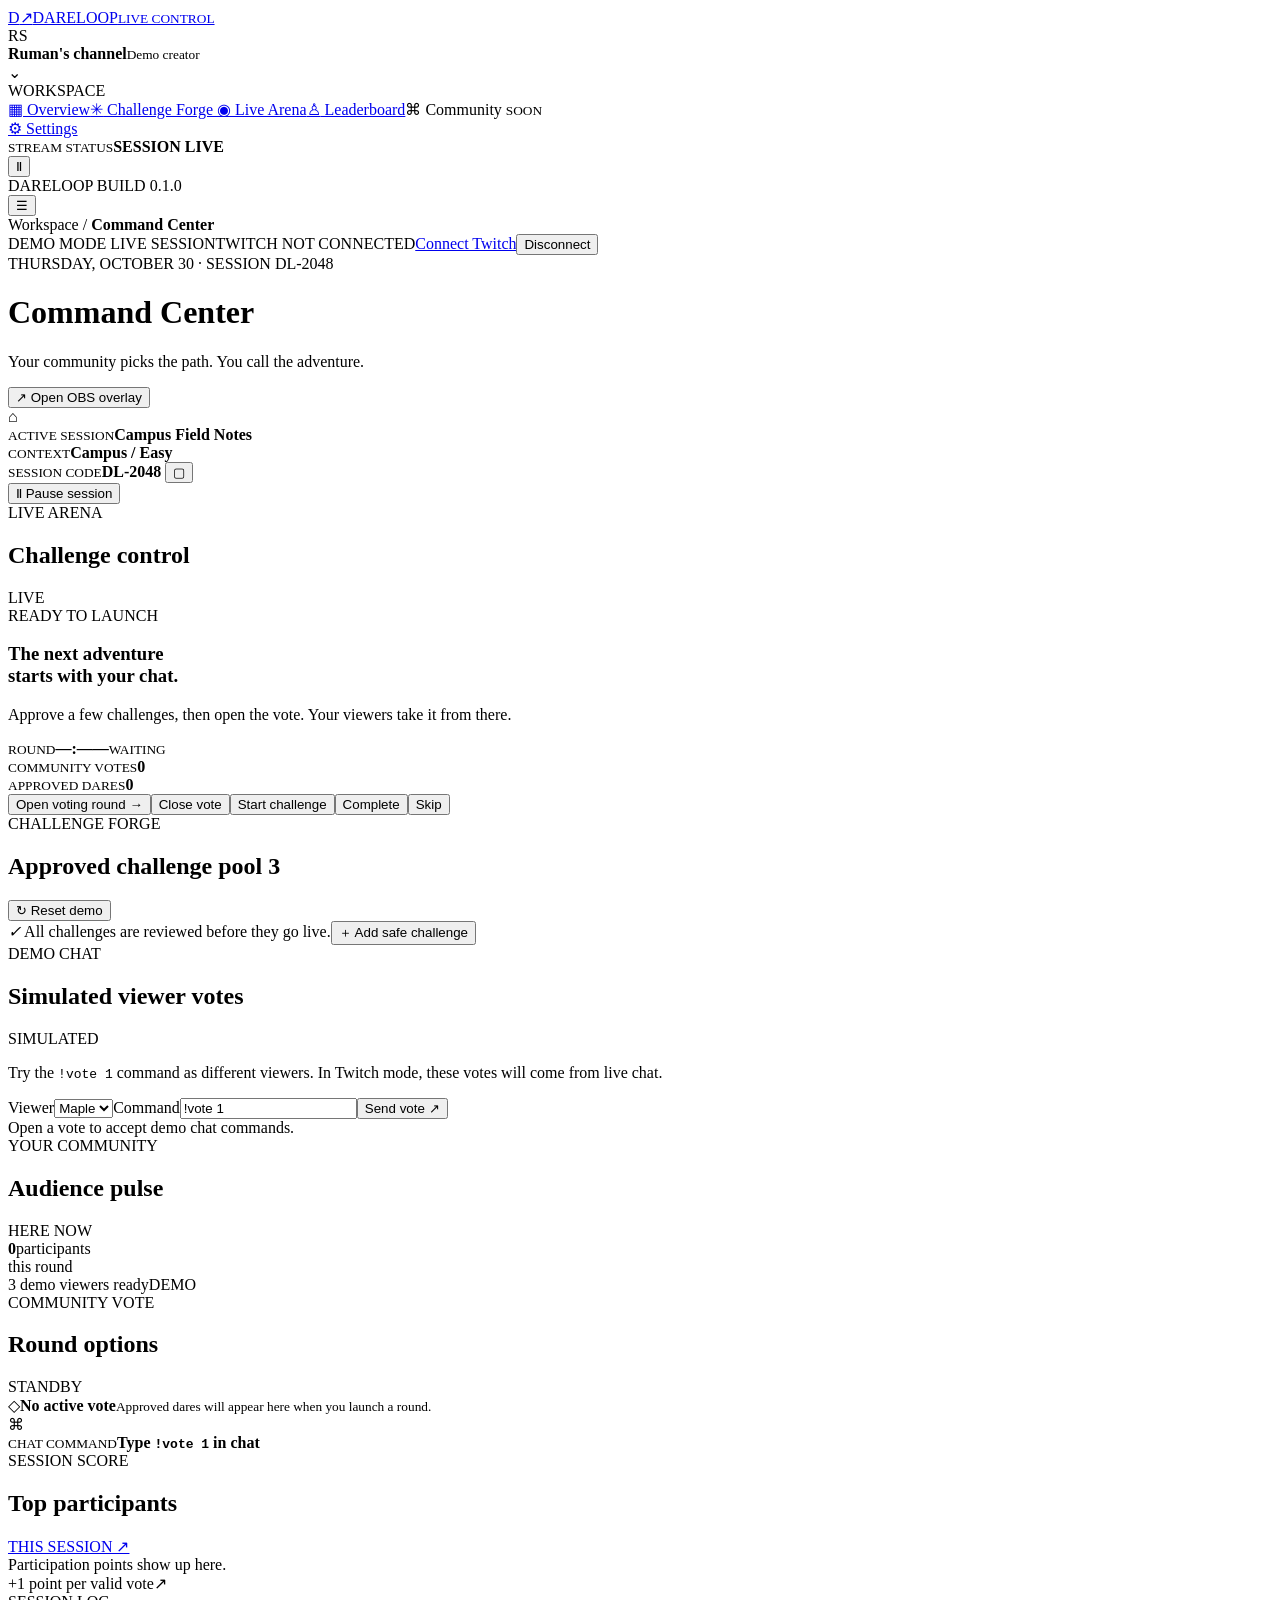
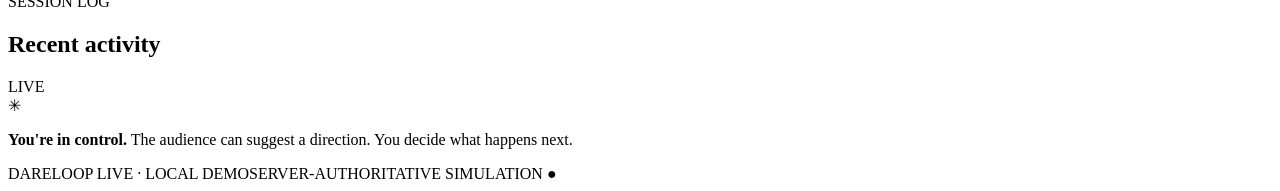
==== apps/web/index.html @ 7650e2a1 "Add DareLoop live MVP application files" ====
<!doctype html>
<html lang="en"><head><meta charset="utf-8"><meta name="viewport" content="width=device-width,initial-scale=1"><meta name="theme-color" content="#080b14"><title>DareLoop Live · Command Center</title><link rel="preconnect" href="https://fonts.googleapis.com"><link rel="preconnect" href="https://fonts.gstatic.com" crossorigin><link href="https://fonts.googleapis.com/css2?family=DM+Mono:wght@400;500&family=DM+Sans:wght@400;500;600;700&family=Space+Grotesk:wght@500;600;700&display=swap" rel="stylesheet"><link rel="stylesheet" href="/styles.css"></head>
<body><div class="app-shell"><aside class="sidebar"><a class="brand" href="/"><span class="brand-mark">D<span>↗</span></span><span>DARELOOP<small>LIVE CONTROL</small></span></a><div class="creator-card"><div class="avatar">RS</div><div><b>Ruman's channel</b><small>Demo creator</small></div><span class="chevron">⌄</span></div><div class="nav-label">WORKSPACE</div><nav><a class="nav-item active" href="#overview"><span>▦</span> Overview</a><a class="nav-item" href="#forge"><span>✳</span> Challenge Forge <i class="nav-dot"></i></a><a class="nav-item" href="#arena"><span>◉</span> Live Arena</a><a class="nav-item" href="#leaderboard"><span>♙</span> Leaderboard</a><a class="nav-item disabled" title="Coming soon"><span>⌘</span> Community <small>SOON</small></a></nav><div class="sidebar-bottom"><a class="nav-item" href="#settings"><span>⚙</span> Settings</a><div class="stream-card"><div class="stream-pulse"></div><div><small>STREAM STATUS</small><b id="sidebar-status">SESSION LIVE</b></div><button class="icon-button" id="pause-button" aria-label="Pause session">Ⅱ</button></div><div class="sidebar-footer">DARELOOP <span>BUILD 0.1.0</span></div></div></aside>
<main class="main" id="overview"><header class="topbar"><button class="mobile-menu" aria-label="Toggle menu">☰</button><div class="breadcrumb">Workspace <span>/</span> <b>Command Center</b></div><div class="topbar-right"><span class="demo-badge"><i></i> DEMO MODE</span><span class="live-badge"><i></i> LIVE SESSION</span><span class="twitch-status" id="twitch-status">TWITCH NOT CONNECTED</span><a class="button button-outline twitch-connect" id="twitch-connect" href="/api/v1/auth/twitch/start">Connect Twitch</a><button class="button button-quiet twitch-disconnect hidden" id="twitch-disconnect">Disconnect</button></div></header><div class="content"><div class="page-heading"><div><div class="eyebrow">THURSDAY, OCTOBER 30 <span>·</span> SESSION DL-2048</div><h1>Command Center</h1><p>Your community picks the path. You call the adventure.</p></div><button class="button button-quiet" id="overlay-link">↗ <span>Open OBS overlay</span></button></div>
<section class="session-strip"><div class="session-icon">⌂</div><div class="session-details"><small>ACTIVE SESSION</small><strong>Campus Field Notes</strong></div><span class="divider"></span><div class="session-meta"><small>CONTEXT</small><b>Campus <span class="muted">/</span> Easy</b></div><span class="divider"></span><div class="session-meta"><small>SESSION CODE</small><b class="mono">DL-2048 <button class="copy-code" title="Copy session code">▢</button></b></div><div class="session-spacer"></div><button class="button button-outline" id="session-pause">Ⅱ <span>Pause session</span></button></section>
<div class="dashboard-grid"><section class="left-column"><section class="section-block" id="arena"><div class="section-header"><div><div class="eyebrow">LIVE ARENA</div><h2>Challenge control</h2></div><span class="live-badge small"><i></i> LIVE</span></div><div class="arena-card"><div class="arena-top"><div><span class="live-label"><i></i> <span id="round-label">READY TO LAUNCH</span></span><h3 id="arena-title">The next adventure<br>starts with your chat.</h3><p id="arena-description">Approve a few challenges, then open the vote. Your viewers take it from there.</p></div><div class="timer-orbit"><div class="orbit-inner"><small id="timer-label">ROUND</small><strong id="timer-value">—:——</strong><small id="timer-sub">WAITING</small></div></div></div><div class="arena-bottom"><div class="arena-stat"><small>COMMUNITY VOTES</small><b id="vote-count">0</b></div><div class="arena-stat"><small>APPROVED DARES</small><b id="approved-count">0</b></div><div class="arena-actions"><button class="button button-primary" id="primary-action">Open voting round <span>→</span></button><button class="button button-subtle hidden" id="close-vote">Close vote</button><button class="button button-subtle hidden" id="start-attempt">Start challenge</button><button class="button button-subtle hidden" id="complete-attempt">Complete</button><button class="button button-danger hidden" id="skip-attempt">Skip</button></div></div></div></section>
<section class="section-block" id="forge"><div class="section-header"><div><div class="eyebrow">CHALLENGE FORGE</div><h2>Approved challenge pool <span class="count-chip" id="challenge-total">3</span></h2></div><button class="text-button" id="reset-demo">↻ <span>Reset demo</span></button></div><div class="challenge-list" id="challenge-list"></div><div class="forge-footer"><span><i class="safe-check">✓</i> All challenges are reviewed before they go live.</span><button class="button button-outline add-button" id="add-challenge">＋ Add safe challenge</button></div></section>
<section class="section-block chat-sim"><div class="section-header"><div><div class="eyebrow">DEMO CHAT</div><h2>Simulated viewer votes</h2></div><span class="demo-badge compact">SIMULATED</span></div><p class="section-note">Try the <code>!vote 1</code> command as different viewers. In Twitch mode, these votes will come from live chat.</p><div class="chat-controls"><label>Viewer<select id="viewer-select"><option value="viewer-1">Maple</option><option value="viewer-2">Orbit</option><option value="viewer-3">Pixel</option></select></label><label>Command<input id="vote-command" value="!vote 1" aria-label="Chat vote command"></label><button class="button button-primary" id="send-vote">Send vote <span>↗</span></button></div><div class="chat-result" id="chat-result" aria-live="polite">Open a vote to accept demo chat commands.</div></section></section>
<aside class="right-column"><section class="side-panel audience-panel"><div class="panel-heading"><div><div class="eyebrow">YOUR COMMUNITY</div><h2>Audience pulse</h2></div><span class="sparkline-label"><i></i> HERE NOW</span></div><div class="audience-number"><strong id="audience-votes">0</strong><span>participants<br>this round</span></div><div class="audience-meter"><span id="audience-meter"></span></div><div class="audience-foot"><span>3 demo viewers ready</span><span>DEMO</span></div></section><section class="side-panel vote-panel"><div class="panel-heading"><div><div class="eyebrow">COMMUNITY VOTE</div><h2>Round options</h2></div><span class="round-state" id="round-state">STANDBY</span></div><div id="vote-options" class="vote-options"><div class="empty-options"><span>◇</span><b>No active vote</b><small>Approved dares will appear here when you launch a round.</small></div></div><div class="command-hint"><span class="command-icon">⌘</span><div><small>CHAT COMMAND</small><b>Type <code>!vote 1</code> in chat</b></div></div></section><section class="side-panel leaderboard-panel" id="leaderboard"><div class="panel-heading"><div><div class="eyebrow">SESSION SCORE</div><h2>Top participants</h2></div><a href="#leaderboard" class="tiny-link">THIS SESSION ↗</a></div><div id="leaderboard-list" class="leaderboard-list"><div class="empty-state">Participation points show up here.</div></div><div class="leaderboard-foot"><span>+1 point per valid vote</span><span>↗</span></div></section><section class="side-panel activity-panel"><div class="panel-heading"><div><div class="eyebrow">SESSION LOG</div><h2>Recent activity</h2></div><span class="activity-live"><i></i> LIVE</span></div><div id="activity-list" class="activity-list"></div></section><div class="safety-note"><span>✳</span><p><b>You're in control.</b> The audience can suggest a direction. You decide what happens next.</p></div></aside></div><footer class="page-footer"><span>DARELOOP LIVE <span class="footer-sep">·</span> LOCAL DEMO</span><span>SERVER-AUTHORITATIVE SIMULATION <i>●</i></span></footer></div></main></div><div class="toast" id="toast" role="status" aria-live="polite"></div><script src="/app.js" defer></script></body></html>
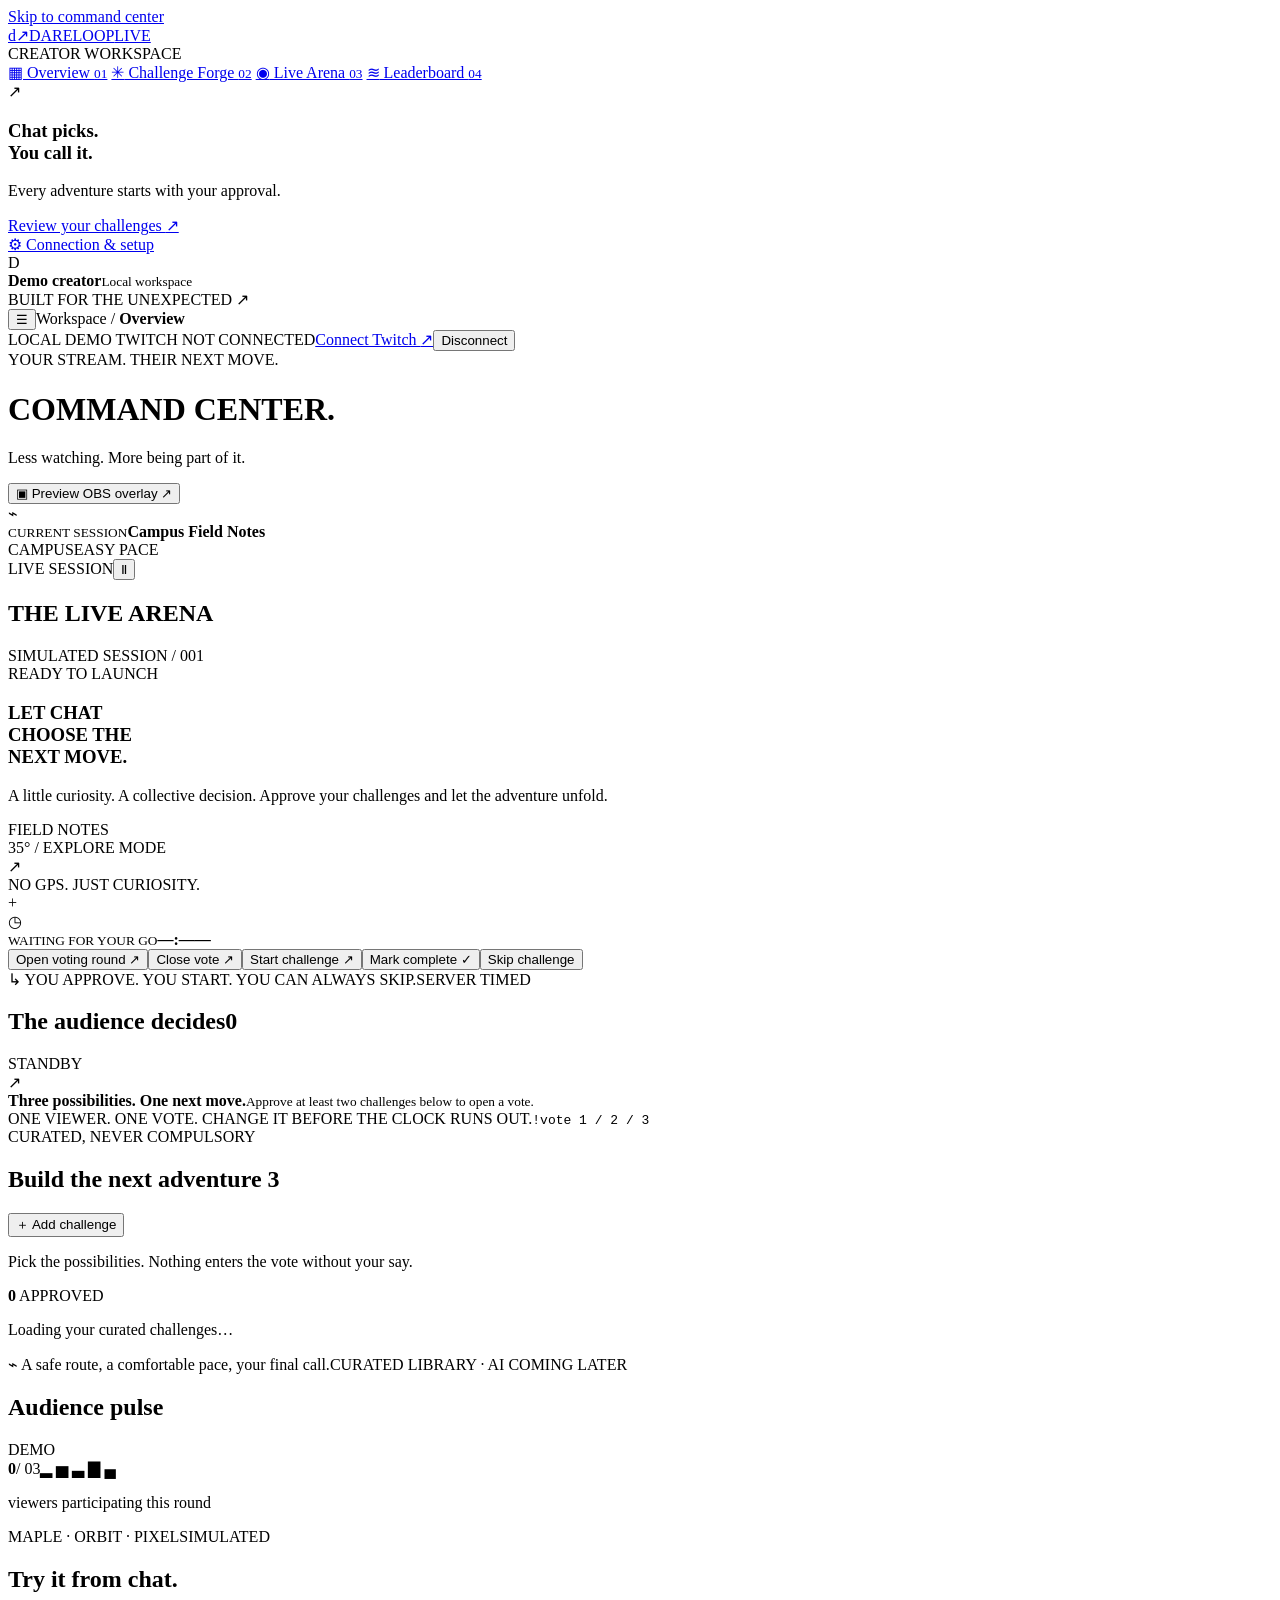
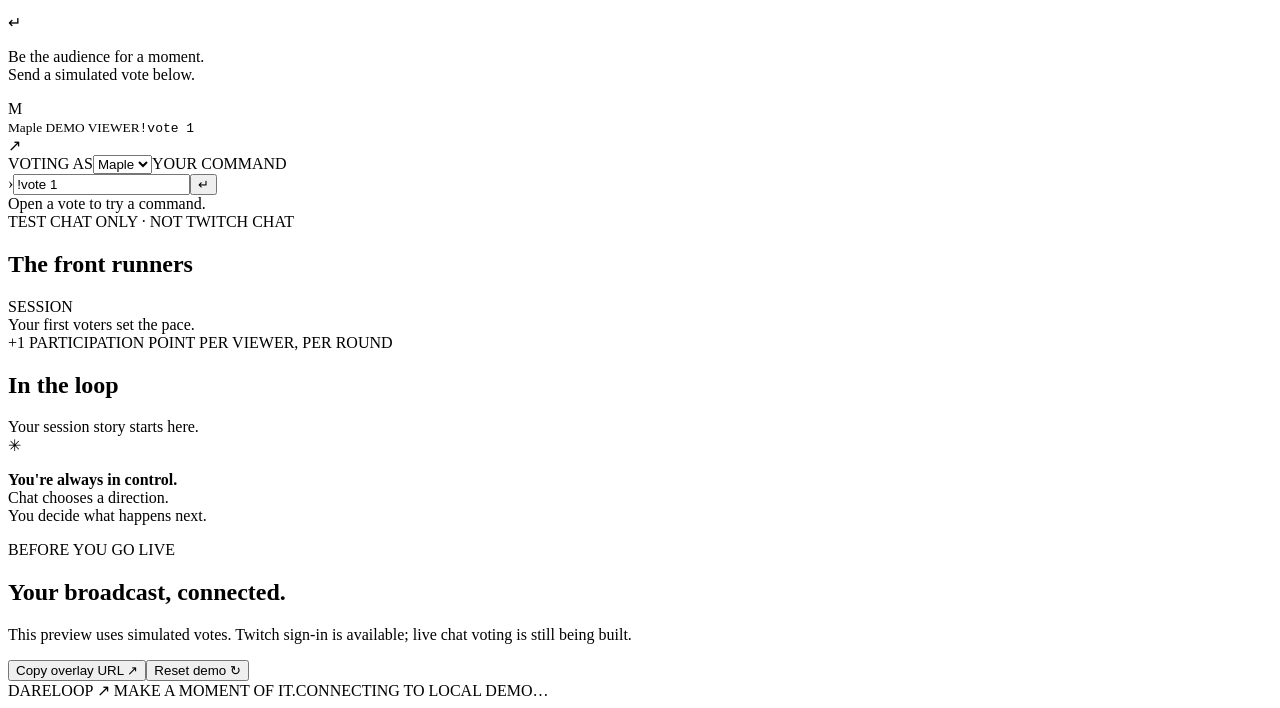
==== commit 74dc611d: "Build DareLoop broadcast dashboard frontend" ====
--- a/apps/web/index.html
+++ b/apps/web/index.html
@@ -1,9 +1,55 @@
 <!doctype html>
-<html lang="en"><head><meta charset="utf-8"><meta name="viewport" content="width=device-width,initial-scale=1"><meta name="theme-color" content="#080b14"><title>DareLoop Live · Command Center</title><link rel="preconnect" href="https://fonts.googleapis.com"><link rel="preconnect" href="https://fonts.gstatic.com" crossorigin><link href="https://fonts.googleapis.com/css2?family=DM+Mono:wght@400;500&family=DM+Sans:wght@400;500;600;700&family=Space+Grotesk:wght@500;600;700&display=swap" rel="stylesheet"><link rel="stylesheet" href="/styles.css"></head>
-<body><div class="app-shell"><aside class="sidebar"><a class="brand" href="/"><span class="brand-mark">D<span>↗</span></span><span>DARELOOP<small>LIVE CONTROL</small></span></a><div class="creator-card"><div class="avatar">RS</div><div><b>Ruman's channel</b><small>Demo creator</small></div><span class="chevron">⌄</span></div><div class="nav-label">WORKSPACE</div><nav><a class="nav-item active" href="#overview"><span>▦</span> Overview</a><a class="nav-item" href="#forge"><span>✳</span> Challenge Forge <i class="nav-dot"></i></a><a class="nav-item" href="#arena"><span>◉</span> Live Arena</a><a class="nav-item" href="#leaderboard"><span>♙</span> Leaderboard</a><a class="nav-item disabled" title="Coming soon"><span>⌘</span> Community <small>SOON</small></a></nav><div class="sidebar-bottom"><a class="nav-item" href="#settings"><span>⚙</span> Settings</a><div class="stream-card"><div class="stream-pulse"></div><div><small>STREAM STATUS</small><b id="sidebar-status">SESSION LIVE</b></div><button class="icon-button" id="pause-button" aria-label="Pause session">Ⅱ</button></div><div class="sidebar-footer">DARELOOP <span>BUILD 0.1.0</span></div></div></aside>
-<main class="main" id="overview"><header class="topbar"><button class="mobile-menu" aria-label="Toggle menu">☰</button><div class="breadcrumb">Workspace <span>/</span> <b>Command Center</b></div><div class="topbar-right"><span class="demo-badge"><i></i> DEMO MODE</span><span class="live-badge"><i></i> LIVE SESSION</span><span class="twitch-status" id="twitch-status">TWITCH NOT CONNECTED</span><a class="button button-outline twitch-connect" id="twitch-connect" href="/api/v1/auth/twitch/start">Connect Twitch</a><button class="button button-quiet twitch-disconnect hidden" id="twitch-disconnect">Disconnect</button></div></header><div class="content"><div class="page-heading"><div><div class="eyebrow">THURSDAY, OCTOBER 30 <span>·</span> SESSION DL-2048</div><h1>Command Center</h1><p>Your community picks the path. You call the adventure.</p></div><button class="button button-quiet" id="overlay-link">↗ <span>Open OBS overlay</span></button></div>
-<section class="session-strip"><div class="session-icon">⌂</div><div class="session-details"><small>ACTIVE SESSION</small><strong>Campus Field Notes</strong></div><span class="divider"></span><div class="session-meta"><small>CONTEXT</small><b>Campus <span class="muted">/</span> Easy</b></div><span class="divider"></span><div class="session-meta"><small>SESSION CODE</small><b class="mono">DL-2048 <button class="copy-code" title="Copy session code">▢</button></b></div><div class="session-spacer"></div><button class="button button-outline" id="session-pause">Ⅱ <span>Pause session</span></button></section>
-<div class="dashboard-grid"><section class="left-column"><section class="section-block" id="arena"><div class="section-header"><div><div class="eyebrow">LIVE ARENA</div><h2>Challenge control</h2></div><span class="live-badge small"><i></i> LIVE</span></div><div class="arena-card"><div class="arena-top"><div><span class="live-label"><i></i> <span id="round-label">READY TO LAUNCH</span></span><h3 id="arena-title">The next adventure<br>starts with your chat.</h3><p id="arena-description">Approve a few challenges, then open the vote. Your viewers take it from there.</p></div><div class="timer-orbit"><div class="orbit-inner"><small id="timer-label">ROUND</small><strong id="timer-value">—:——</strong><small id="timer-sub">WAITING</small></div></div></div><div class="arena-bottom"><div class="arena-stat"><small>COMMUNITY VOTES</small><b id="vote-count">0</b></div><div class="arena-stat"><small>APPROVED DARES</small><b id="approved-count">0</b></div><div class="arena-actions"><button class="button button-primary" id="primary-action">Open voting round <span>→</span></button><button class="button button-subtle hidden" id="close-vote">Close vote</button><button class="button button-subtle hidden" id="start-attempt">Start challenge</button><button class="button button-subtle hidden" id="complete-attempt">Complete</button><button class="button button-danger hidden" id="skip-attempt">Skip</button></div></div></div></section>
-<section class="section-block" id="forge"><div class="section-header"><div><div class="eyebrow">CHALLENGE FORGE</div><h2>Approved challenge pool <span class="count-chip" id="challenge-total">3</span></h2></div><button class="text-button" id="reset-demo">↻ <span>Reset demo</span></button></div><div class="challenge-list" id="challenge-list"></div><div class="forge-footer"><span><i class="safe-check">✓</i> All challenges are reviewed before they go live.</span><button class="button button-outline add-button" id="add-challenge">＋ Add safe challenge</button></div></section>
-<section class="section-block chat-sim"><div class="section-header"><div><div class="eyebrow">DEMO CHAT</div><h2>Simulated viewer votes</h2></div><span class="demo-badge compact">SIMULATED</span></div><p class="section-note">Try the <code>!vote 1</code> command as different viewers. In Twitch mode, these votes will come from live chat.</p><div class="chat-controls"><label>Viewer<select id="viewer-select"><option value="viewer-1">Maple</option><option value="viewer-2">Orbit</option><option value="viewer-3">Pixel</option></select></label><label>Command<input id="vote-command" value="!vote 1" aria-label="Chat vote command"></label><button class="button button-primary" id="send-vote">Send vote <span>↗</span></button></div><div class="chat-result" id="chat-result" aria-live="polite">Open a vote to accept demo chat commands.</div></section></section>
-<aside class="right-column"><section class="side-panel audience-panel"><div class="panel-heading"><div><div class="eyebrow">YOUR COMMUNITY</div><h2>Audience pulse</h2></div><span class="sparkline-label"><i></i> HERE NOW</span></div><div class="audience-number"><strong id="audience-votes">0</strong><span>participants<br>this round</span></div><div class="audience-meter"><span id="audience-meter"></span></div><div class="audience-foot"><span>3 demo viewers ready</span><span>DEMO</span></div></section><section class="side-panel vote-panel"><div class="panel-heading"><div><div class="eyebrow">COMMUNITY VOTE</div><h2>Round options</h2></div><span class="round-state" id="round-state">STANDBY</span></div><div id="vote-options" class="vote-options"><div class="empty-options"><span>◇</span><b>No active vote</b><small>Approved dares will appear here when you launch a round.</small></div></div><div class="command-hint"><span class="command-icon">⌘</span><div><small>CHAT COMMAND</small><b>Type <code>!vote 1</code> in chat</b></div></div></section><section class="side-panel leaderboard-panel" id="leaderboard"><div class="panel-heading"><div><div class="eyebrow">SESSION SCORE</div><h2>Top participants</h2></div><a href="#leaderboard" class="tiny-link">THIS SESSION ↗</a></div><div id="leaderboard-list" class="leaderboard-list"><div class="empty-state">Participation points show up here.</div></div><div class="leaderboard-foot"><span>+1 point per valid vote</span><span>↗</span></div></section><section class="side-panel activity-panel"><div class="panel-heading"><div><div class="eyebrow">SESSION LOG</div><h2>Recent activity</h2></div><span class="activity-live"><i></i> LIVE</span></div><div id="activity-list" class="activity-list"></div></section><div class="safety-note"><span>✳</span><p><b>You're in control.</b> The audience can suggest a direction. You decide what happens next.</p></div></aside></div><footer class="page-footer"><span>DARELOOP LIVE <span class="footer-sep">·</span> LOCAL DEMO</span><span>SERVER-AUTHORITATIVE SIMULATION <i>●</i></span></footer></div></main></div><div class="toast" id="toast" role="status" aria-live="polite"></div><script src="/app.js" defer></script></body></html>
+<html lang="en">
+<head>
+<meta charset="utf-8"><meta name="viewport" content="width=device-width,initial-scale=1"><meta name="theme-color" content="#141614">
+<title>DareLoop — Make chat part of the adventure</title>
+<link rel="preconnect" href="https://fonts.googleapis.com"><link rel="preconnect" href="https://fonts.gstatic.com" crossorigin>
+<link href="https://fonts.googleapis.com/css2?family=Barlow+Condensed:wght@600;700;800&family=DM+Sans:wght@400;500;600;700&family=Space+Mono:wght@400;700&display=swap" rel="stylesheet">
+<link rel="stylesheet" href="/styles.css">
+</head>
+<body>
+<a class="skip-link" href="#overview">Skip to command center</a>
+<div class="app-shell">
+<aside class="sidebar" id="navigation">
+<a class="brand" href="/" aria-label="DareLoop home"><span class="brand-mark">d<span>↗</span></span><span>DARELOOP<span class="brand-suffix">LIVE</span></span></a>
+<div class="workspace-label">CREATOR WORKSPACE</div>
+<nav aria-label="Main navigation">
+<a class="nav-item active" href="#overview"><span>▦</span> Overview <small>01</small></a>
+<a class="nav-item" href="#forge"><span>✳</span> Challenge Forge <small>02</small></a>
+<a class="nav-item" href="#arena"><span>◉</span> Live Arena <small>03</small></a>
+<a class="nav-item" href="#leaderboard"><span>≋</span> Leaderboard <small>04</small></a>
+</nav>
+<div class="sidebar-note"><span class="note-orbit">↗</span><h3>Chat picks.<br>You call it.</h3><p>Every adventure starts with your approval.</p><a href="#forge">Review your challenges <span>↗</span></a></div>
+<div class="sidebar-bottom"><a class="nav-item" href="#settings"><span>⚙</span> Connection & setup</a><div class="creator-card"><div class="avatar">D</div><div><b id="creator-name">Demo creator</b><small>Local workspace</small></div><span class="creator-dot"></span></div><div class="sidebar-footer">BUILT FOR THE UNEXPECTED <span>↗</span></div></div>
+</aside>
+<main class="main" id="overview">
+<header class="topbar"><div class="topbar-left"><button class="mobile-menu icon-button" aria-label="Open navigation" aria-controls="navigation" aria-expanded="false">☰</button><span class="breadcrumb">Workspace <span>/</span> <b>Overview</b></span></div><div class="topbar-right"><span class="demo-badge"><i></i> LOCAL DEMO</span><span class="connection-label"><i></i> <span id="twitch-status">TWITCH NOT CONNECTED</span></span><a class="button button-outline twitch-connect" id="twitch-connect" href="/api/v1/auth/twitch/start">Connect Twitch <span>↗</span></a><button class="button button-outline hidden" id="twitch-disconnect">Disconnect</button></div></header>
+<div class="content">
+<div class="page-heading"><div><div class="eyebrow">YOUR STREAM. THEIR NEXT MOVE.</div><h1>COMMAND CENTER<span class="heading-dot">.</span></h1><p>Less watching. More being part of it.</p></div><button class="button button-outline" id="overlay-link"><span>▣</span> Preview OBS overlay <span>↗</span></button></div>
+<section class="session-strip" aria-label="Current demo session"><div class="session-identity"><span class="session-icon">⌁</span><div><small>CURRENT SESSION</small><strong>Campus Field Notes</strong></div></div><span class="context-tag">CAMPUS</span><span class="context-tag easy">EASY PACE</span><div class="session-spacer"></div><span class="session-status"><i></i><span id="sidebar-status">LIVE SESSION</span></span><button class="icon-button" id="session-pause" aria-label="Pause demo session">Ⅱ</button></section>
+<div class="dashboard-grid">
+<div class="left-column">
+<section class="arena-card" id="arena" aria-labelledby="arena-section-title">
+<div class="arena-heading"><h2 id="arena-section-title"><span class="status-square"></span> THE LIVE ARENA</h2><span class="mono arena-demo">SIMULATED SESSION / 001</span></div>
+<div class="arena-top"><div class="arena-copy"><div class="arena-label"><span id="round-label">READY TO LAUNCH</span><span class="label-line"></span></div><h3 id="arena-title">LET CHAT<br>CHOOSE THE<br><span>NEXT MOVE.</span></h3><p id="arena-description">A little curiosity. A collective decision. Approve your challenges and let the adventure unfold.</p></div>
+<div class="field-art" aria-hidden="true"><div class="art-grid"></div><div class="art-caption">FIELD NOTES<br>35° / EXPLORE MODE</div><div class="map-route"></div><div class="building building-one"></div><div class="building building-two"></div><div class="building building-three"></div><div class="tree tree-one"></div><div class="tree tree-two"></div><div class="tree tree-three"></div><div class="tree tree-four"></div><div class="map-pin"><span>↗</span></div><div class="coordinate">NO GPS. JUST CURIOSITY.</div><div class="art-cross">+</div></div>
+</div>
+<div class="arena-bottom"><div class="timer-block"><span class="timer-icon">◷</span><div><small id="timer-sub">WAITING FOR YOUR GO</small><strong id="timer-value">—:——</strong></div></div><div class="arena-actions"><button class="button button-primary" id="primary-action">Open voting round <span>↗</span></button><button class="button button-primary hidden" id="close-vote">Close vote ↗</button><button class="button button-primary hidden" id="start-attempt">Start challenge ↗</button><button class="button button-primary hidden" id="complete-attempt">Mark complete ✓</button><button class="button button-danger hidden" id="skip-attempt">Skip challenge</button></div></div>
+<div class="arena-footnote"><span>↳ YOU APPROVE. YOU START. YOU CAN ALWAYS SKIP.</span><span class="mono">SERVER TIMED</span></div>
+</section>
+<section class="vote-stage" aria-labelledby="voting-title"><div class="section-header"><h2 id="voting-title">The audience decides<span class="count-chip" id="vote-count">0</span></h2><span class="round-state" id="round-state">STANDBY</span></div><div id="vote-options" class="vote-options"><div class="empty-options"><span>↗</span><div><b>Three possibilities. One next move.</b><small>Approve at least two challenges below to open a vote.</small></div></div></div><div class="vote-footer"><span>ONE VIEWER. ONE VOTE. CHANGE IT BEFORE THE CLOCK RUNS OUT.</span><code>!vote 1 / 2 / 3</code></div></section>
+<section class="section-block forge-section" id="forge"><div class="section-header"><div><div class="eyebrow">CURATED, NEVER COMPULSORY</div><h2>Build the next adventure <span class="count-chip" id="challenge-total">3</span></h2></div><button class="button button-outline add-button" id="add-challenge">＋ Add challenge</button></div><div class="forge-intro"><p>Pick the possibilities. Nothing enters the vote without your say.</p><span><b id="approved-count">0</b> APPROVED</span></div><div class="challenge-list" id="challenge-list"><p class="empty-state">Loading your curated challenges…</p></div><div class="forge-footer"><span>⌁ A safe route, a comfortable pace, your final call.</span><span>CURATED LIBRARY · AI COMING LATER</span></div></section>
+</div>
+<aside class="right-column">
+<section class="side-panel pulse-panel"><div class="panel-heading"><h2>Audience pulse</h2><span class="demo-badge compact">DEMO</span></div><div class="audience-number"><strong id="audience-votes">0</strong><span>/ 03</span><span class="pulse-glyph" aria-hidden="true">▂ ▅ ▃ ▇ ▄</span></div><p>viewers participating this round</p><div class="audience-meter"><span id="audience-meter"></span></div><div class="audience-foot"><span>MAPLE · ORBIT · PIXEL</span><span>SIMULATED</span></div></section>
+<section class="side-panel chat-sim" aria-labelledby="chat-title"><div class="panel-heading"><h2 id="chat-title">Try it from chat<span class="lime-dot">.</span></h2><span class="chat-icon">↵</span></div><p class="section-note">Be the audience for a moment.<br>Send a simulated vote below.</p><div class="chat-example"><span class="chat-avatar">M</span><div><small>Maple <span>DEMO VIEWER</span></small><code>!vote 1</code></div><span class="chat-example-arrow">↗</span></div><div class="chat-controls"><label for="viewer-select">VOTING AS</label><select id="viewer-select"><option value="viewer-1">Maple</option><option value="viewer-2">Orbit</option><option value="viewer-3">Pixel</option></select><label for="vote-command">YOUR COMMAND</label><div class="command-input"><span>›</span><input id="vote-command" value="!vote 1" maxlength="24" autocomplete="off" spellcheck="false"><button class="icon-button" id="send-vote" aria-label="Send simulated vote">↵</button></div></div><div class="chat-result" id="chat-result" role="status">Open a vote to try a command.</div><div class="chat-disclaimer"><i></i> TEST CHAT ONLY · NOT TWITCH CHAT</div></section>
+<section class="side-panel leaderboard-panel" id="leaderboard"><div class="panel-heading"><h2>The front runners</h2><span class="mono">SESSION</span></div><div id="leaderboard-list" class="leaderboard-list"><div class="empty-state">Your first voters set the pace.</div></div><div class="leaderboard-foot">+1 PARTICIPATION POINT PER VIEWER, PER ROUND</div></section>
+<section class="side-panel activity-panel"><div class="panel-heading"><h2>In the loop</h2><span class="activity-dot"></span></div><div id="activity-list" class="activity-list"><div class="empty-state">Your session story starts here.</div></div></section>
+<div class="safety-note"><span>✳</span><p><b>You're always in control.</b><br>Chat chooses a direction.<br>You decide what happens next.</p></div>
+</aside>
+</div>
+<section class="setup-panel" id="settings"><div><div class="eyebrow">BEFORE YOU GO LIVE</div><h2>Your broadcast, connected.</h2><p>This preview uses simulated votes. Twitch sign-in is available; live chat voting is still being built.</p></div><div class="setup-actions"><button class="button button-outline" id="copy-overlay">Copy overlay URL ↗</button><button class="text-button" id="reset-demo">Reset demo ↻</button></div></section>
+<footer class="page-footer"><span class="footer-brand">DARELOOP ↗ <span>MAKE A MOMENT OF IT.</span></span><span id="sync-status" role="status">CONNECTING TO LOCAL DEMO…</span></footer>
+</div>
+</main></div><div class="toast" id="toast" role="status" aria-live="polite"></div><script src="/app.js" defer></script>
+</body></html>
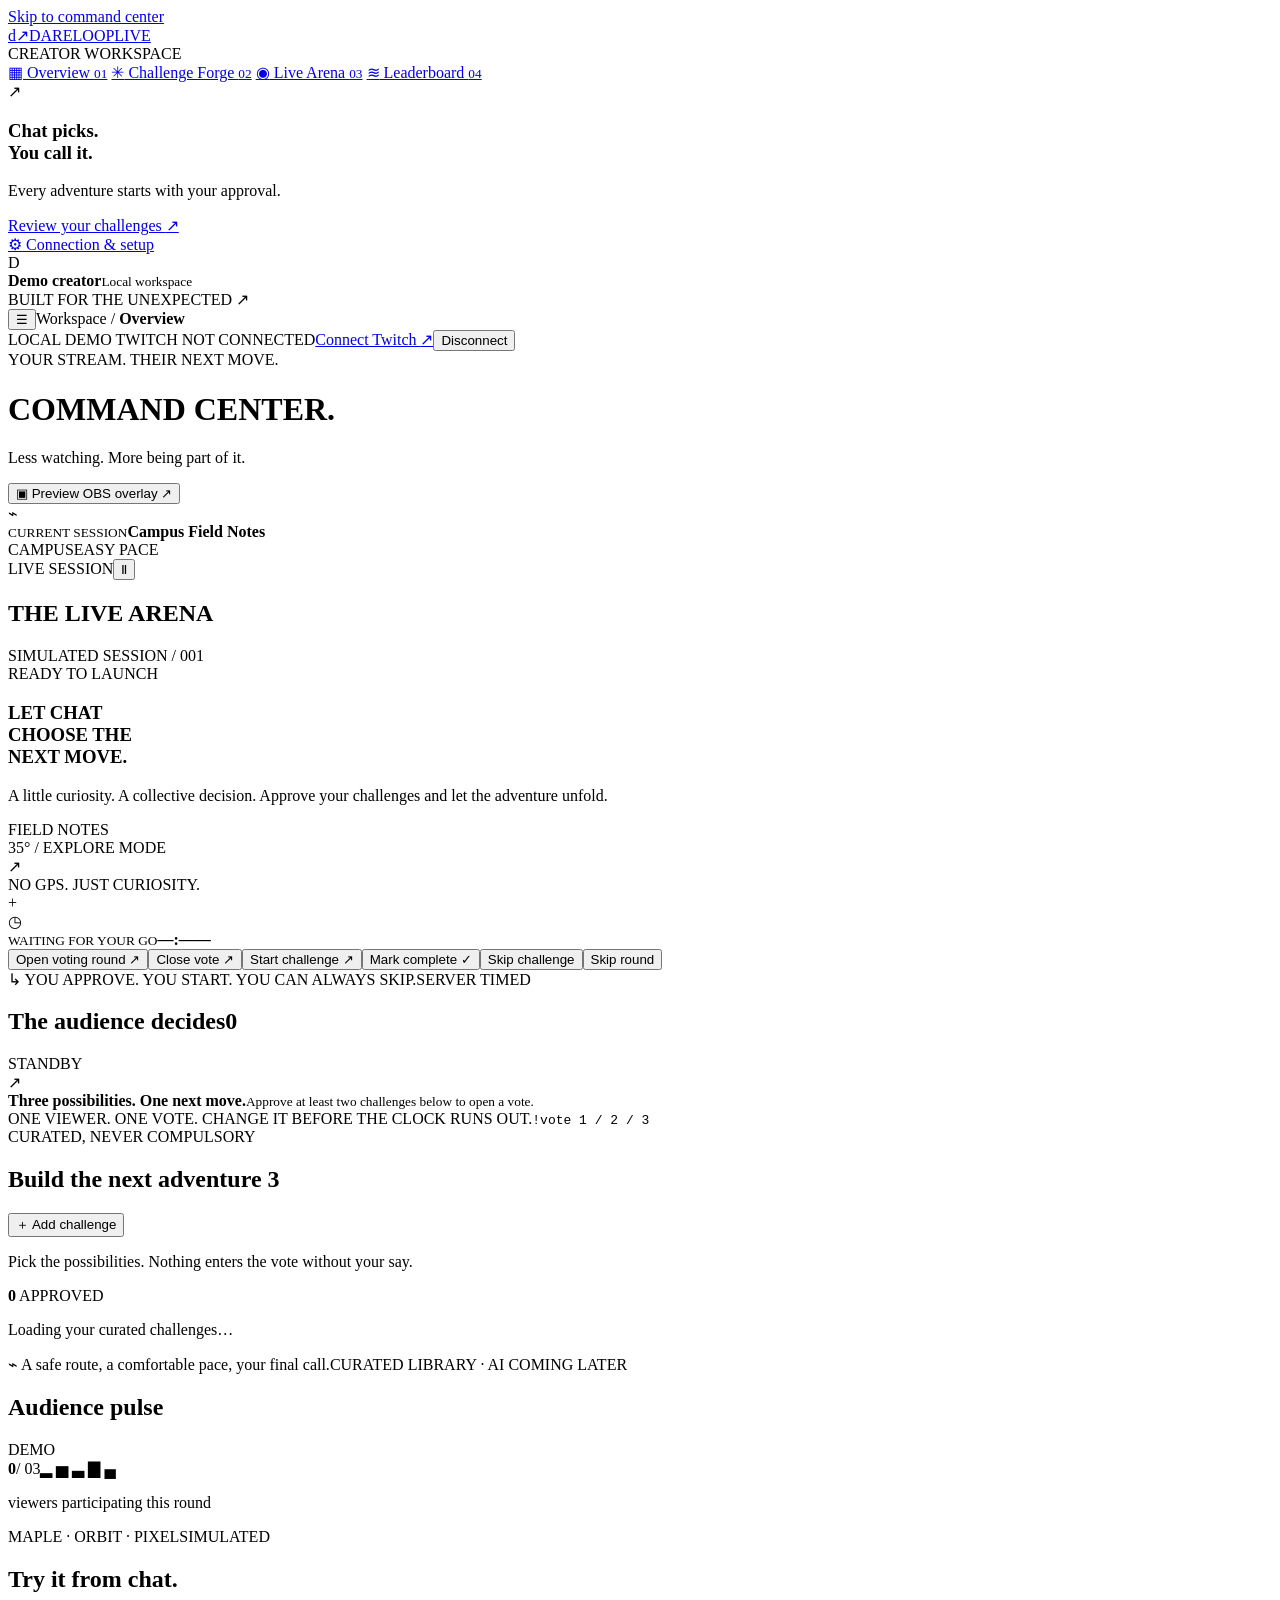
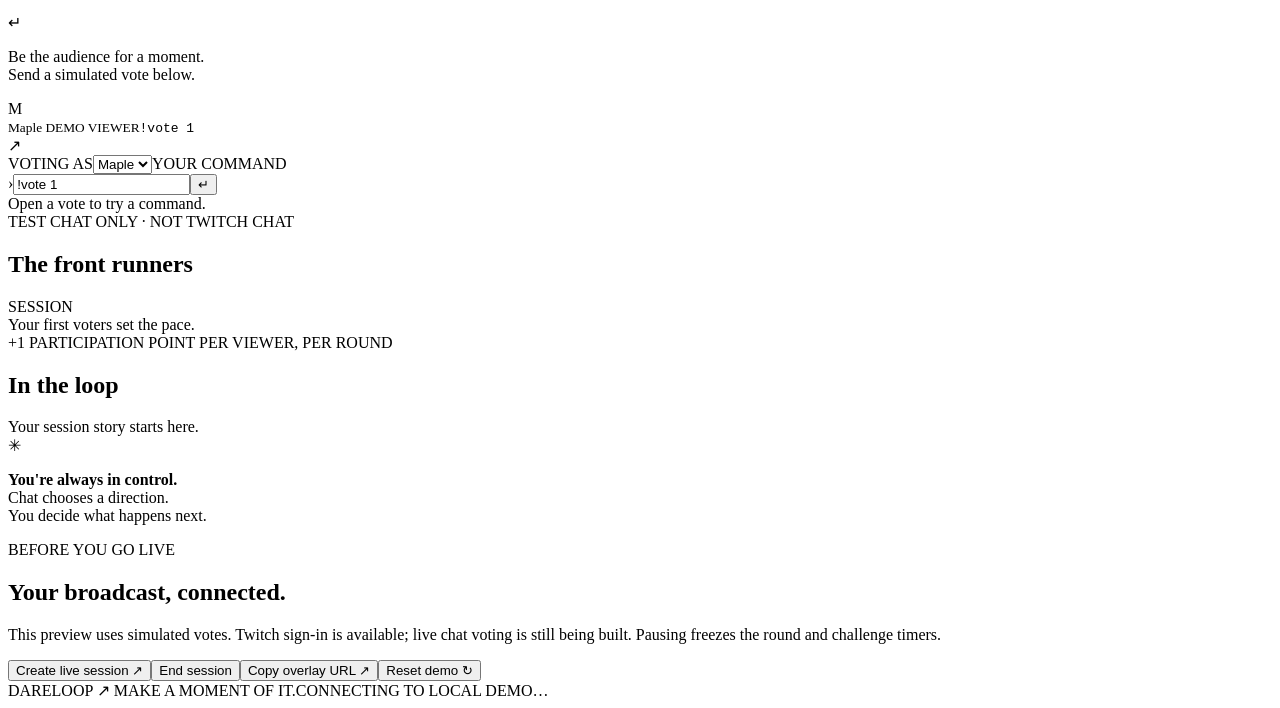
==== commit 7e28cea5: "Enforce backend session lifecycle and creator ownership" ====
--- a/apps/web/index.html
+++ b/apps/web/index.html
@@ -34,7 +34,7 @@
 <div class="arena-top"><div class="arena-copy"><div class="arena-label"><span id="round-label">READY TO LAUNCH</span><span class="label-line"></span></div><h3 id="arena-title">LET CHAT<br>CHOOSE THE<br><span>NEXT MOVE.</span></h3><p id="arena-description">A little curiosity. A collective decision. Approve your challenges and let the adventure unfold.</p></div>
 <div class="field-art" aria-hidden="true"><div class="art-grid"></div><div class="art-caption">FIELD NOTES<br>35° / EXPLORE MODE</div><div class="map-route"></div><div class="building building-one"></div><div class="building building-two"></div><div class="building building-three"></div><div class="tree tree-one"></div><div class="tree tree-two"></div><div class="tree tree-three"></div><div class="tree tree-four"></div><div class="map-pin"><span>↗</span></div><div class="coordinate">NO GPS. JUST CURIOSITY.</div><div class="art-cross">+</div></div>
 </div>
-<div class="arena-bottom"><div class="timer-block"><span class="timer-icon">◷</span><div><small id="timer-sub">WAITING FOR YOUR GO</small><strong id="timer-value">—:——</strong></div></div><div class="arena-actions"><button class="button button-primary" id="primary-action">Open voting round <span>↗</span></button><button class="button button-primary hidden" id="close-vote">Close vote ↗</button><button class="button button-primary hidden" id="start-attempt">Start challenge ↗</button><button class="button button-primary hidden" id="complete-attempt">Mark complete ✓</button><button class="button button-danger hidden" id="skip-attempt">Skip challenge</button></div></div>
+<div class="arena-bottom"><div class="timer-block"><span class="timer-icon">◷</span><div><small id="timer-sub">WAITING FOR YOUR GO</small><strong id="timer-value">—:——</strong></div></div><div class="arena-actions"><button class="button button-primary" id="primary-action">Open voting round <span>↗</span></button><button class="button button-primary hidden" id="close-vote">Close vote ↗</button><button class="button button-primary hidden" id="start-attempt">Start challenge ↗</button><button class="button button-primary hidden" id="complete-attempt">Mark complete ✓</button><button class="button button-danger hidden" id="skip-attempt">Skip challenge</button><button class="button button-outline hidden" id="skip-round">Skip round</button></div></div>
 <div class="arena-footnote"><span>↳ YOU APPROVE. YOU START. YOU CAN ALWAYS SKIP.</span><span class="mono">SERVER TIMED</span></div>
 </section>
 <section class="vote-stage" aria-labelledby="voting-title"><div class="section-header"><h2 id="voting-title">The audience decides<span class="count-chip" id="vote-count">0</span></h2><span class="round-state" id="round-state">STANDBY</span></div><div id="vote-options" class="vote-options"><div class="empty-options"><span>↗</span><div><b>Three possibilities. One next move.</b><small>Approve at least two challenges below to open a vote.</small></div></div></div><div class="vote-footer"><span>ONE VIEWER. ONE VOTE. CHANGE IT BEFORE THE CLOCK RUNS OUT.</span><code>!vote 1 / 2 / 3</code></div></section>
@@ -48,7 +48,7 @@
 <div class="safety-note"><span>✳</span><p><b>You're always in control.</b><br>Chat chooses a direction.<br>You decide what happens next.</p></div>
 </aside>
 </div>
-<section class="setup-panel" id="settings"><div><div class="eyebrow">BEFORE YOU GO LIVE</div><h2>Your broadcast, connected.</h2><p>This preview uses simulated votes. Twitch sign-in is available; live chat voting is still being built.</p></div><div class="setup-actions"><button class="button button-outline" id="copy-overlay">Copy overlay URL ↗</button><button class="text-button" id="reset-demo">Reset demo ↻</button></div></section>
+<section class="setup-panel" id="settings"><div><div class="eyebrow">BEFORE YOU GO LIVE</div><h2>Your broadcast, connected.</h2><p>This preview uses simulated votes. Twitch sign-in is available; live chat voting is still being built. Pausing freezes the round and challenge timers.</p></div><div class="setup-actions"><button class="button button-primary hidden" id="create-session">Create live session ↗</button><button class="text-button" id="end-session">End session</button><button class="button button-outline" id="copy-overlay">Copy overlay URL ↗</button><button class="text-button" id="reset-demo">Reset demo ↻</button></div></section>
 <footer class="page-footer"><span class="footer-brand">DARELOOP ↗ <span>MAKE A MOMENT OF IT.</span></span><span id="sync-status" role="status">CONNECTING TO LOCAL DEMO…</span></footer>
 </div>
 </main></div><div class="toast" id="toast" role="status" aria-live="polite"></div><script src="/app.js" defer></script>
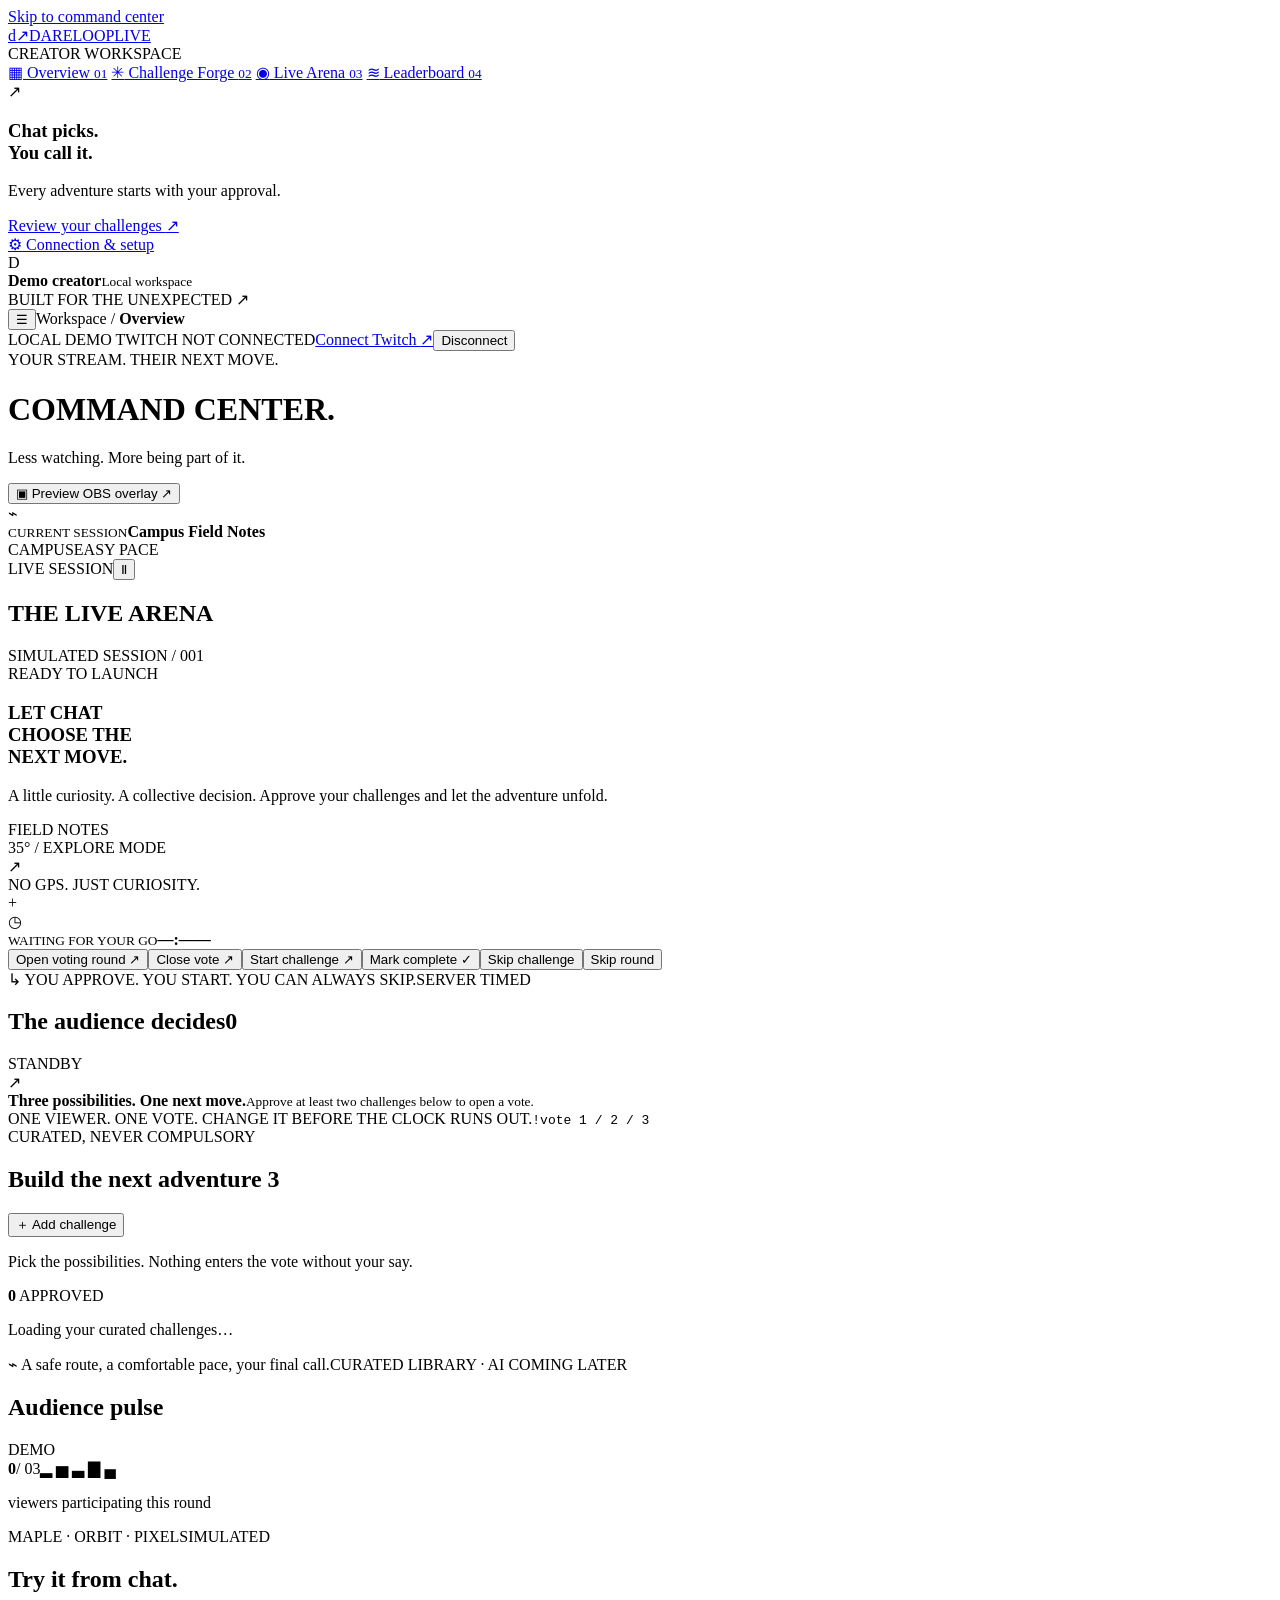
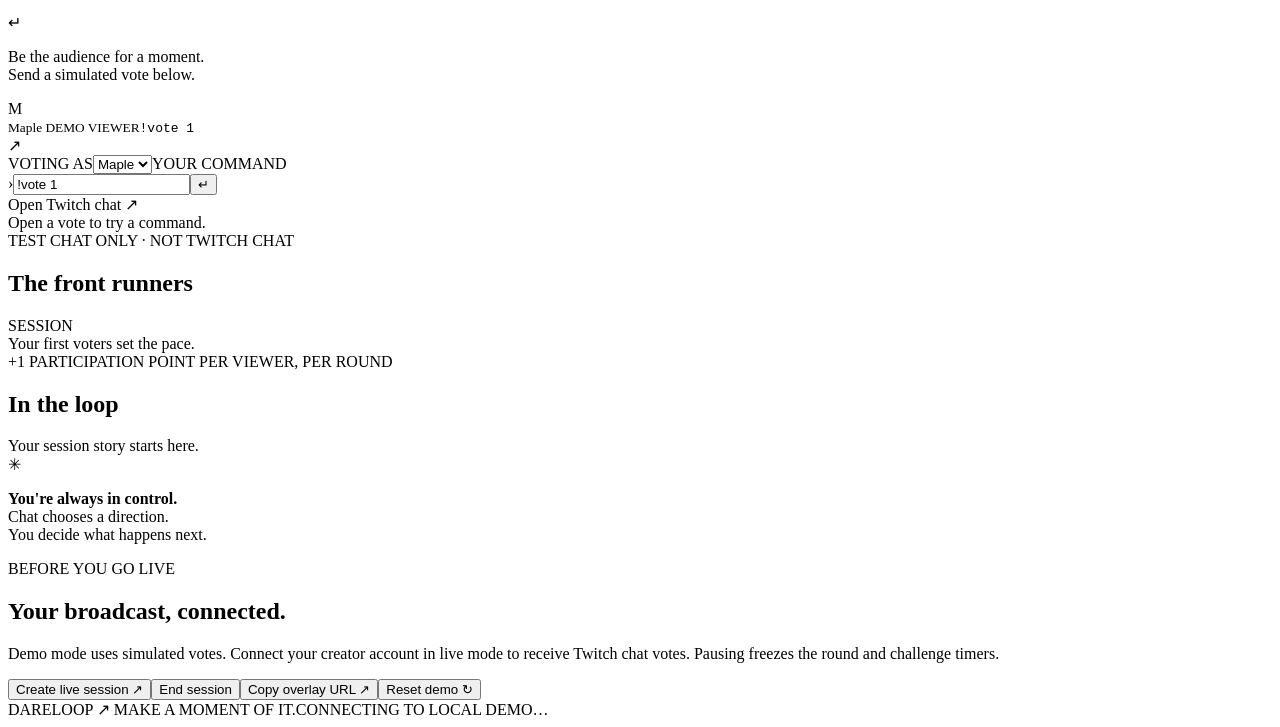
==== commit bc041b14: "Add Twitch EventSub chat voting and durable event deduplication" ====
--- a/apps/web/index.html
+++ b/apps/web/index.html
@@ -30,7 +30,7 @@
 <div class="dashboard-grid">
 <div class="left-column">
 <section class="arena-card" id="arena" aria-labelledby="arena-section-title">
-<div class="arena-heading"><h2 id="arena-section-title"><span class="status-square"></span> THE LIVE ARENA</h2><span class="mono arena-demo">SIMULATED SESSION / 001</span></div>
+<div class="arena-heading"><h2 id="arena-section-title"><span class="status-square"></span> THE LIVE ARENA</h2><span class="mono arena-demo" id="arena-mode">SIMULATED SESSION / 001</span></div>
 <div class="arena-top"><div class="arena-copy"><div class="arena-label"><span id="round-label">READY TO LAUNCH</span><span class="label-line"></span></div><h3 id="arena-title">LET CHAT<br>CHOOSE THE<br><span>NEXT MOVE.</span></h3><p id="arena-description">A little curiosity. A collective decision. Approve your challenges and let the adventure unfold.</p></div>
 <div class="field-art" aria-hidden="true"><div class="art-grid"></div><div class="art-caption">FIELD NOTES<br>35° / EXPLORE MODE</div><div class="map-route"></div><div class="building building-one"></div><div class="building building-two"></div><div class="building building-three"></div><div class="tree tree-one"></div><div class="tree tree-two"></div><div class="tree tree-three"></div><div class="tree tree-four"></div><div class="map-pin"><span>↗</span></div><div class="coordinate">NO GPS. JUST CURIOSITY.</div><div class="art-cross">+</div></div>
 </div>
@@ -41,14 +41,14 @@
 <section class="section-block forge-section" id="forge"><div class="section-header"><div><div class="eyebrow">CURATED, NEVER COMPULSORY</div><h2>Build the next adventure <span class="count-chip" id="challenge-total">3</span></h2></div><button class="button button-outline add-button" id="add-challenge">＋ Add challenge</button></div><div class="forge-intro"><p>Pick the possibilities. Nothing enters the vote without your say.</p><span><b id="approved-count">0</b> APPROVED</span></div><div class="challenge-list" id="challenge-list"><p class="empty-state">Loading your curated challenges…</p></div><div class="forge-footer"><span>⌁ A safe route, a comfortable pace, your final call.</span><span>CURATED LIBRARY · AI COMING LATER</span></div></section>
 </div>
 <aside class="right-column">
-<section class="side-panel pulse-panel"><div class="panel-heading"><h2>Audience pulse</h2><span class="demo-badge compact">DEMO</span></div><div class="audience-number"><strong id="audience-votes">0</strong><span>/ 03</span><span class="pulse-glyph" aria-hidden="true">▂ ▅ ▃ ▇ ▄</span></div><p>viewers participating this round</p><div class="audience-meter"><span id="audience-meter"></span></div><div class="audience-foot"><span>MAPLE · ORBIT · PIXEL</span><span>SIMULATED</span></div></section>
-<section class="side-panel chat-sim" aria-labelledby="chat-title"><div class="panel-heading"><h2 id="chat-title">Try it from chat<span class="lime-dot">.</span></h2><span class="chat-icon">↵</span></div><p class="section-note">Be the audience for a moment.<br>Send a simulated vote below.</p><div class="chat-example"><span class="chat-avatar">M</span><div><small>Maple <span>DEMO VIEWER</span></small><code>!vote 1</code></div><span class="chat-example-arrow">↗</span></div><div class="chat-controls"><label for="viewer-select">VOTING AS</label><select id="viewer-select"><option value="viewer-1">Maple</option><option value="viewer-2">Orbit</option><option value="viewer-3">Pixel</option></select><label for="vote-command">YOUR COMMAND</label><div class="command-input"><span>›</span><input id="vote-command" value="!vote 1" maxlength="24" autocomplete="off" spellcheck="false"><button class="icon-button" id="send-vote" aria-label="Send simulated vote">↵</button></div></div><div class="chat-result" id="chat-result" role="status">Open a vote to try a command.</div><div class="chat-disclaimer"><i></i> TEST CHAT ONLY · NOT TWITCH CHAT</div></section>
+<section class="side-panel pulse-panel"><div class="panel-heading"><h2>Audience pulse</h2><span class="demo-badge compact">DEMO</span></div><div class="audience-number"><strong id="audience-votes">0</strong><span id="audience-capacity">/ 03</span><span class="pulse-glyph" aria-hidden="true">▂ ▅ ▃ ▇ ▄</span></div><p>viewers participating this round</p><div class="audience-meter"><span id="audience-meter"></span></div><div class="audience-foot"><span>MAPLE · ORBIT · PIXEL</span><span>SIMULATED</span></div></section>
+<section class="side-panel chat-sim" aria-labelledby="chat-title"><div class="panel-heading"><h2 id="chat-title">Try it from chat<span class="lime-dot">.</span></h2><span class="chat-icon">↵</span></div><p class="section-note">Be the audience for a moment.<br>Send a simulated vote below.</p><div class="chat-example"><span class="chat-avatar">M</span><div><small>Maple <span>DEMO VIEWER</span></small><code>!vote 1</code></div><span class="chat-example-arrow">↗</span></div><div class="chat-controls"><label for="viewer-select">VOTING AS</label><select id="viewer-select"><option value="viewer-1">Maple</option><option value="viewer-2">Orbit</option><option value="viewer-3">Pixel</option></select><label for="vote-command">YOUR COMMAND</label><div class="command-input"><span>›</span><input id="vote-command" value="!vote 1" maxlength="24" autocomplete="off" spellcheck="false"><button class="icon-button" id="send-vote" aria-label="Send simulated vote">↵</button></div></div><a class="button button-outline hidden" id="open-twitch-chat" target="_blank" rel="noopener noreferrer">Open Twitch chat ↗</a><div class="chat-result" id="chat-result" role="status">Open a vote to try a command.</div><div class="chat-disclaimer"><i></i> TEST CHAT ONLY · NOT TWITCH CHAT</div></section>
 <section class="side-panel leaderboard-panel" id="leaderboard"><div class="panel-heading"><h2>The front runners</h2><span class="mono">SESSION</span></div><div id="leaderboard-list" class="leaderboard-list"><div class="empty-state">Your first voters set the pace.</div></div><div class="leaderboard-foot">+1 PARTICIPATION POINT PER VIEWER, PER ROUND</div></section>
 <section class="side-panel activity-panel"><div class="panel-heading"><h2>In the loop</h2><span class="activity-dot"></span></div><div id="activity-list" class="activity-list"><div class="empty-state">Your session story starts here.</div></div></section>
 <div class="safety-note"><span>✳</span><p><b>You're always in control.</b><br>Chat chooses a direction.<br>You decide what happens next.</p></div>
 </aside>
 </div>
-<section class="setup-panel" id="settings"><div><div class="eyebrow">BEFORE YOU GO LIVE</div><h2>Your broadcast, connected.</h2><p>This preview uses simulated votes. Twitch sign-in is available; live chat voting is still being built. Pausing freezes the round and challenge timers.</p></div><div class="setup-actions"><button class="button button-primary hidden" id="create-session">Create live session ↗</button><button class="text-button" id="end-session">End session</button><button class="button button-outline" id="copy-overlay">Copy overlay URL ↗</button><button class="text-button" id="reset-demo">Reset demo ↻</button></div></section>
+<section class="setup-panel" id="settings"><div><div class="eyebrow">BEFORE YOU GO LIVE</div><h2>Your broadcast, connected.</h2><p id="connection-help">Demo mode uses simulated votes. Connect your creator account in live mode to receive Twitch chat votes. Pausing freezes the round and challenge timers.</p></div><div class="setup-actions"><button class="button button-primary hidden" id="create-session">Create live session ↗</button><button class="text-button" id="end-session">End session</button><button class="button button-outline" id="copy-overlay">Copy overlay URL ↗</button><button class="text-button" id="reset-demo">Reset demo ↻</button></div></section>
 <footer class="page-footer"><span class="footer-brand">DARELOOP ↗ <span>MAKE A MOMENT OF IT.</span></span><span id="sync-status" role="status">CONNECTING TO LOCAL DEMO…</span></footer>
 </div>
 </main></div><div class="toast" id="toast" role="status" aria-live="polite"></div><script src="/app.js" defer></script>
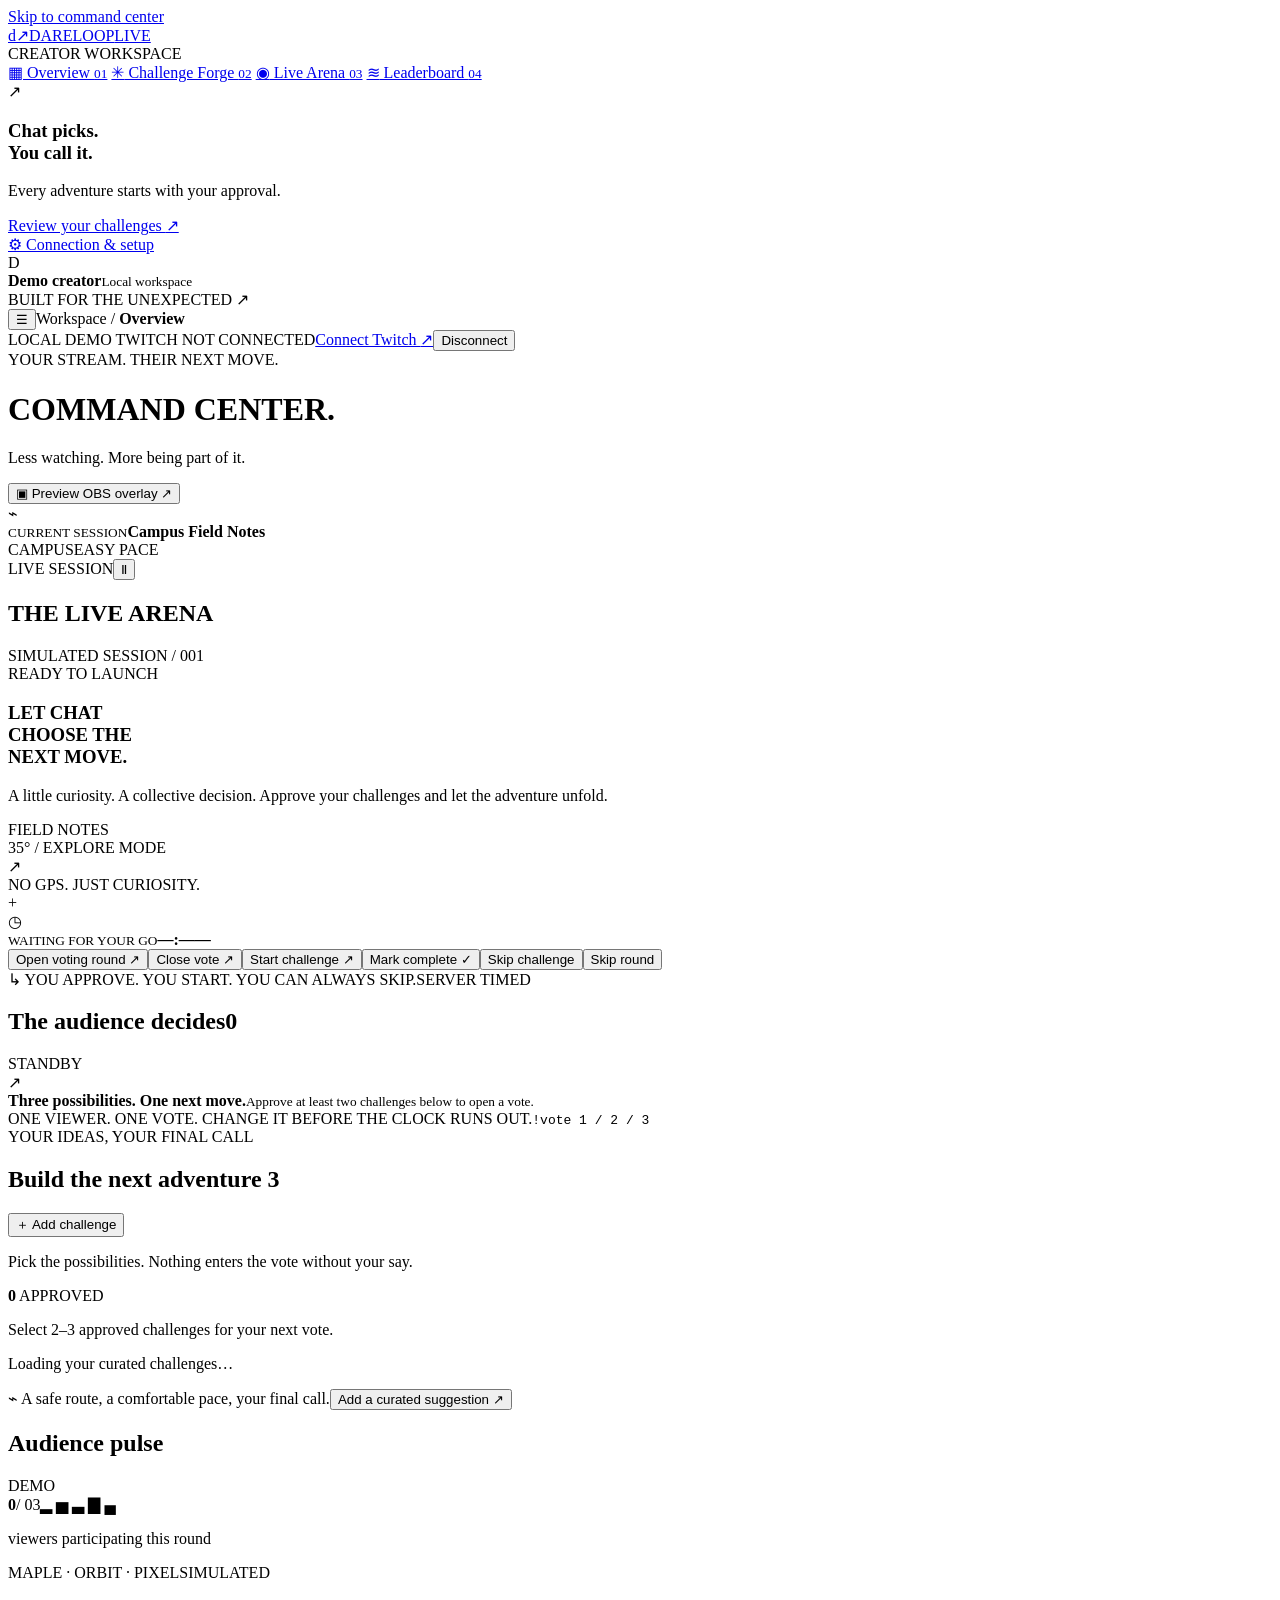
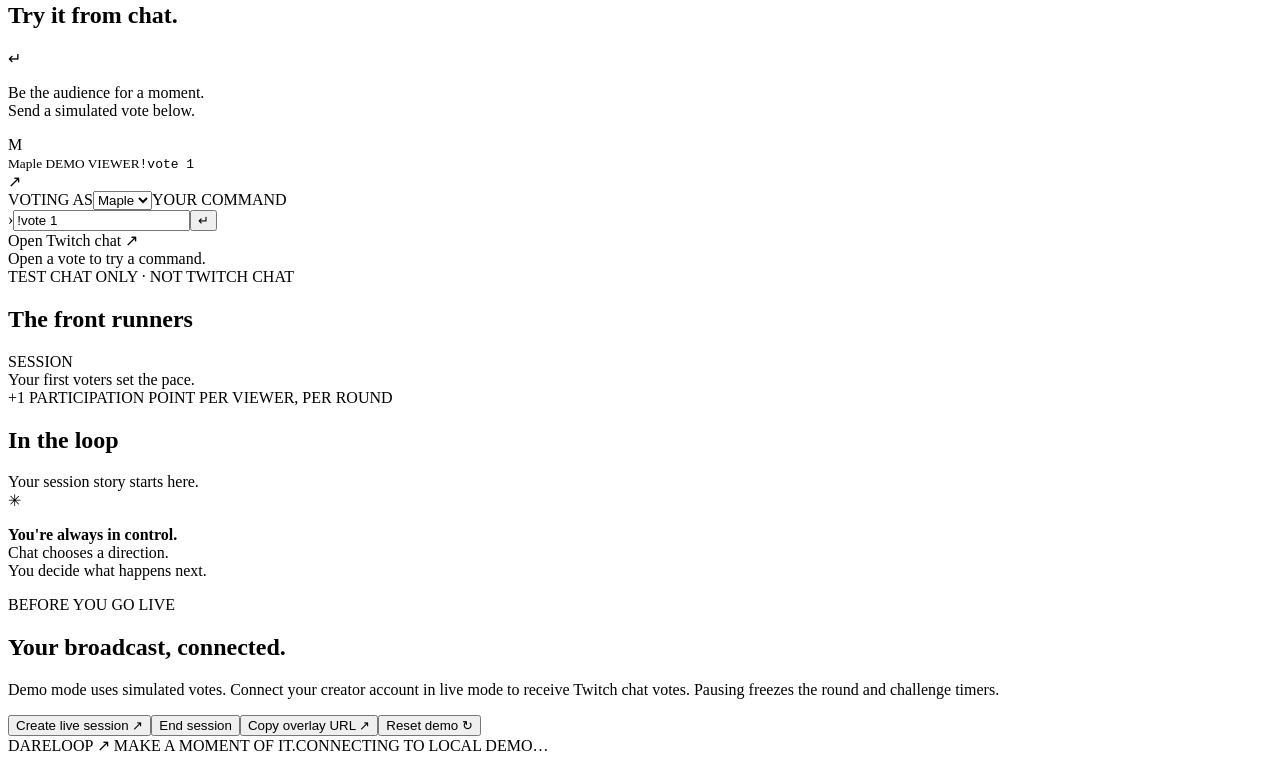
==== commit 7c11887b: "Add creator custom challenges and next-round selection" ====
--- a/apps/web/index.html
+++ b/apps/web/index.html
@@ -38,7 +38,7 @@
 <div class="arena-footnote"><span>↳ YOU APPROVE. YOU START. YOU CAN ALWAYS SKIP.</span><span class="mono">SERVER TIMED</span></div>
 </section>
 <section class="vote-stage" aria-labelledby="voting-title"><div class="section-header"><h2 id="voting-title">The audience decides<span class="count-chip" id="vote-count">0</span></h2><span class="round-state" id="round-state">STANDBY</span></div><div id="vote-options" class="vote-options"><div class="empty-options"><span>↗</span><div><b>Three possibilities. One next move.</b><small>Approve at least two challenges below to open a vote.</small></div></div></div><div class="vote-footer"><span>ONE VIEWER. ONE VOTE. CHANGE IT BEFORE THE CLOCK RUNS OUT.</span><code>!vote 1 / 2 / 3</code></div></section>
-<section class="section-block forge-section" id="forge"><div class="section-header"><div><div class="eyebrow">CURATED, NEVER COMPULSORY</div><h2>Build the next adventure <span class="count-chip" id="challenge-total">3</span></h2></div><button class="button button-outline add-button" id="add-challenge">＋ Add challenge</button></div><div class="forge-intro"><p>Pick the possibilities. Nothing enters the vote without your say.</p><span><b id="approved-count">0</b> APPROVED</span></div><div class="challenge-list" id="challenge-list"><p class="empty-state">Loading your curated challenges…</p></div><div class="forge-footer"><span>⌁ A safe route, a comfortable pace, your final call.</span><span>CURATED LIBRARY · AI COMING LATER</span></div></section>
+<section class="section-block forge-section" id="forge"><div class="section-header"><div><div class="eyebrow">YOUR IDEAS, YOUR FINAL CALL</div><h2>Build the next adventure <span class="count-chip" id="challenge-total">3</span></h2></div><button class="button button-outline add-button" id="add-challenge">＋ Add challenge</button></div><div class="forge-intro"><p>Pick the possibilities. Nothing enters the vote without your say.</p><span><b id="approved-count">0</b> APPROVED</span></div><p class="selection-hint" id="selection-hint">Select 2–3 approved challenges for your next vote.</p><div class="challenge-list" id="challenge-list"><p class="empty-state">Loading your curated challenges…</p></div><div class="forge-footer"><span>⌁ A safe route, a comfortable pace, your final call.</span><button class="text-button" id="add-curated">Add a curated suggestion ↗</button></div></section>
 </div>
 <aside class="right-column">
 <section class="side-panel pulse-panel"><div class="panel-heading"><h2>Audience pulse</h2><span class="demo-badge compact">DEMO</span></div><div class="audience-number"><strong id="audience-votes">0</strong><span id="audience-capacity">/ 03</span><span class="pulse-glyph" aria-hidden="true">▂ ▅ ▃ ▇ ▄</span></div><p>viewers participating this round</p><div class="audience-meter"><span id="audience-meter"></span></div><div class="audience-foot"><span>MAPLE · ORBIT · PIXEL</span><span>SIMULATED</span></div></section>
@@ -51,5 +51,14 @@
 <section class="setup-panel" id="settings"><div><div class="eyebrow">BEFORE YOU GO LIVE</div><h2>Your broadcast, connected.</h2><p id="connection-help">Demo mode uses simulated votes. Connect your creator account in live mode to receive Twitch chat votes. Pausing freezes the round and challenge timers.</p></div><div class="setup-actions"><button class="button button-primary hidden" id="create-session">Create live session ↗</button><button class="text-button" id="end-session">End session</button><button class="button button-outline" id="copy-overlay">Copy overlay URL ↗</button><button class="text-button" id="reset-demo">Reset demo ↻</button></div></section>
 <footer class="page-footer"><span class="footer-brand">DARELOOP ↗ <span>MAKE A MOMENT OF IT.</span></span><span id="sync-status" role="status">CONNECTING TO LOCAL DEMO…</span></footer>
 </div>
-</main></div><div class="toast" id="toast" role="status" aria-live="polite"></div><script src="/app.js" defer></script>
+</main></div><dialog id="challenge-dialog" aria-labelledby="challenge-dialog-title">
+<form id="challenge-form">
+<div class="dialog-heading"><div><div class="eyebrow">CHALLENGE FORGE</div><h2 id="challenge-dialog-title">Make it your own.</h2></div><button type="button" class="icon-button" id="close-challenge-dialog" aria-label="Close challenge form">×</button></div>
+<p class="dialog-description">Write a challenge for your stream. Save it for review, then approve it before adding it to a vote.</p>
+<label for="custom-title">Challenge title</label><input id="custom-title" name="title" maxlength="80" required placeholder="Draw your mascot in 60 seconds">
+<label for="custom-instructions">What should the streamer do?</label><textarea id="custom-instructions" name="instructions" maxlength="1000" rows="4" required placeholder="Draw a mascot using three shapes. No artistic skills needed."></textarea>
+<div class="form-columns"><div><label for="custom-category">Category</label><select id="custom-category" name="category"><option>Creative</option><option>Gaming</option><option>Observation</option><option>At home</option><option>Other</option></select></div><div><label for="custom-duration">Duration in seconds</label><input id="custom-duration" name="duration_sec" type="number" min="30" max="1800" step="1" value="60" required><small>30 seconds to 30 minutes</small></div></div>
+<label class="safety-confirmation"><input type="checkbox" id="custom-safety" required><span>I’ve checked that this is safe, lawful, voluntary, and respects privacy and consent. It can always be skipped.</span></label>
+<p id="challenge-form-error" class="form-error" role="alert"></p><div class="dialog-actions"><button type="button" class="button button-outline" id="cancel-challenge">Cancel</button><button type="submit" class="button button-primary" id="save-challenge">Save for review ↗</button></div>
+</form></dialog><div class="toast" id="toast" role="status" aria-live="polite"></div><script src="/app.js" defer></script>
 </body></html>
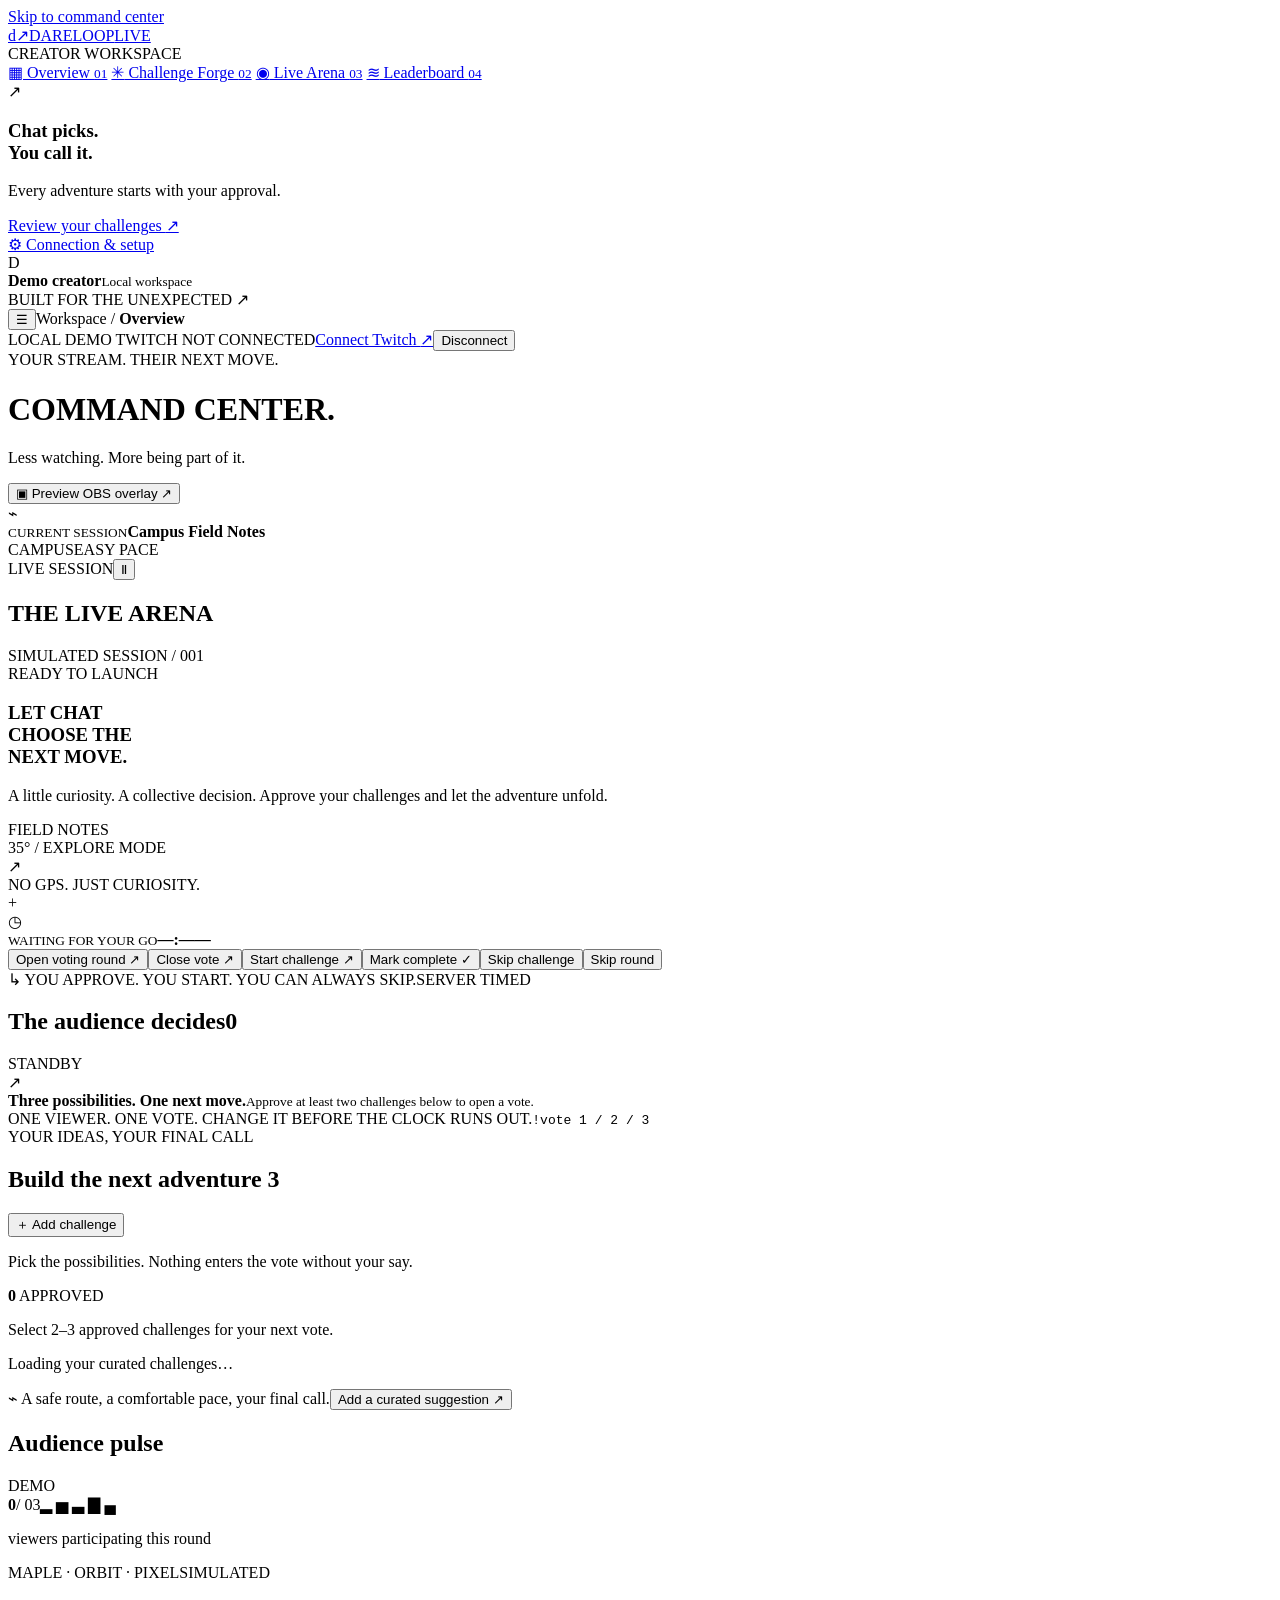
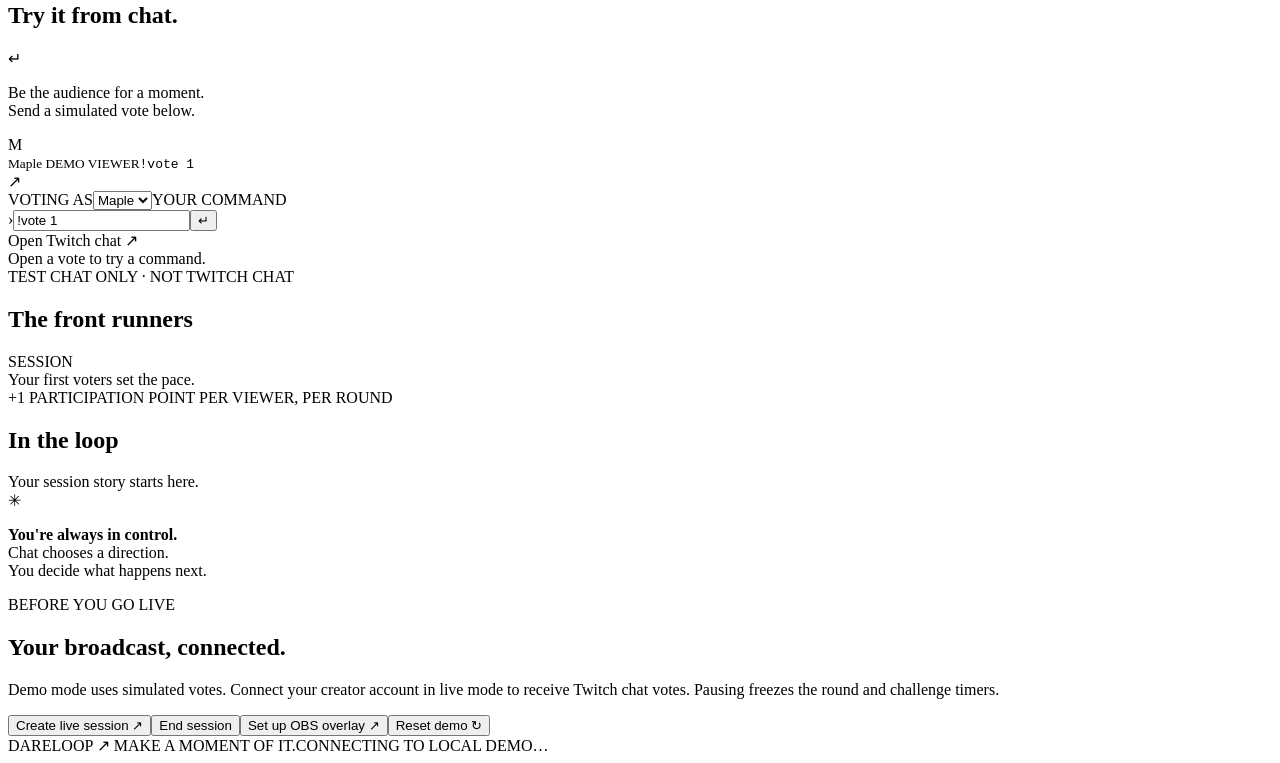
==== commit 0e902363: "Add scoped live OBS overlay access and setup controls" ====
--- a/apps/web/index.html
+++ b/apps/web/index.html
@@ -48,10 +48,16 @@
 <div class="safety-note"><span>✳</span><p><b>You're always in control.</b><br>Chat chooses a direction.<br>You decide what happens next.</p></div>
 </aside>
 </div>
-<section class="setup-panel" id="settings"><div><div class="eyebrow">BEFORE YOU GO LIVE</div><h2>Your broadcast, connected.</h2><p id="connection-help">Demo mode uses simulated votes. Connect your creator account in live mode to receive Twitch chat votes. Pausing freezes the round and challenge timers.</p></div><div class="setup-actions"><button class="button button-primary hidden" id="create-session">Create live session ↗</button><button class="text-button" id="end-session">End session</button><button class="button button-outline" id="copy-overlay">Copy overlay URL ↗</button><button class="text-button" id="reset-demo">Reset demo ↻</button></div></section>
+<section class="setup-panel" id="settings"><div><div class="eyebrow">BEFORE YOU GO LIVE</div><h2>Your broadcast, connected.</h2><p id="connection-help">Demo mode uses simulated votes. Connect your creator account in live mode to receive Twitch chat votes. Pausing freezes the round and challenge timers.</p></div><div class="setup-actions"><button class="button button-primary hidden" id="create-session">Create live session ↗</button><button class="text-button" id="end-session">End session</button><button class="button button-outline" id="copy-overlay">Set up OBS overlay ↗</button><button class="text-button" id="reset-demo">Reset demo ↻</button></div></section>
 <footer class="page-footer"><span class="footer-brand">DARELOOP ↗ <span>MAKE A MOMENT OF IT.</span></span><span id="sync-status" role="status">CONNECTING TO LOCAL DEMO…</span></footer>
 </div>
-</main></div><dialog id="challenge-dialog" aria-labelledby="challenge-dialog-title">
+</main></div><dialog id="obs-dialog" aria-labelledby="obs-dialog-title">
+<div class="dialog-heading"><div><div class="eyebrow">YOUR LIVE BROADCAST</div><h2 id="obs-dialog-title">Bring chat on screen.</h2></div><button type="button" class="icon-button" id="close-obs-dialog" aria-label="Close OBS setup">×</button></div>
+<p>In OBS, add a <b>Browser</b> source above your camera or gameplay. Paste your link below and set width to <b>1920</b> and height to <b>1080</b>. The background is transparent.</p>
+<p>Each live link is read-only and lasts 12 hours, or until you end the session or revoke it. Creating a new link replaces the previous one. Keep the link private.</p>
+<label for="obs-url">OBS Browser Source URL</label><input id="obs-url" type="text" readonly placeholder="Create a link for this session" autocomplete="off" spellcheck="false">
+<p id="obs-link-status" role="status"></p><div class="dialog-actions"><button type="button" class="text-button" id="revoke-obs-link">Revoke live link</button><button type="button" class="button button-outline" id="generate-obs-link">Create new link</button><button type="button" class="button button-primary" id="copy-obs-link" disabled>Copy link ↗</button></div>
+</dialog><dialog id="challenge-dialog" aria-labelledby="challenge-dialog-title">
 <form id="challenge-form">
 <div class="dialog-heading"><div><div class="eyebrow">CHALLENGE FORGE</div><h2 id="challenge-dialog-title">Make it your own.</h2></div><button type="button" class="icon-button" id="close-challenge-dialog" aria-label="Close challenge form">×</button></div>
 <p class="dialog-description">Write a challenge for your stream. Save it for review, then approve it before adding it to a vote.</p>
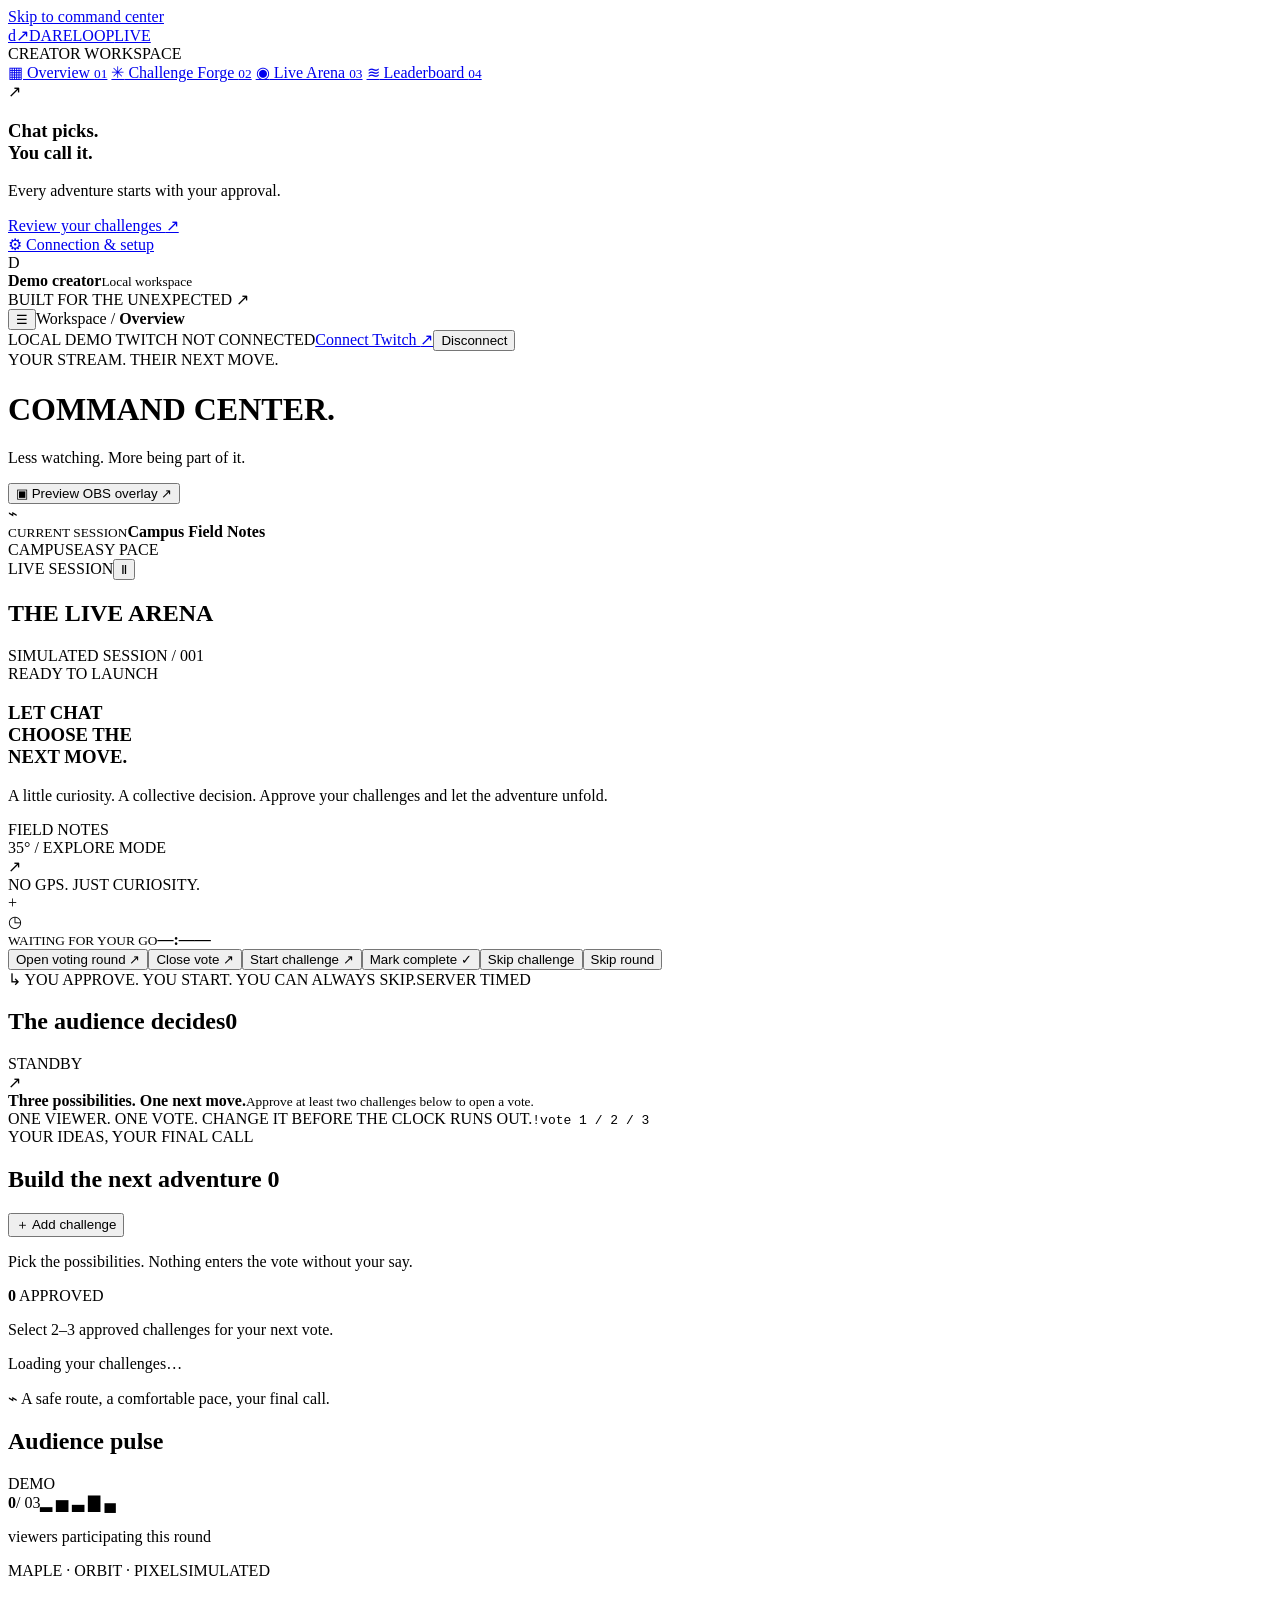
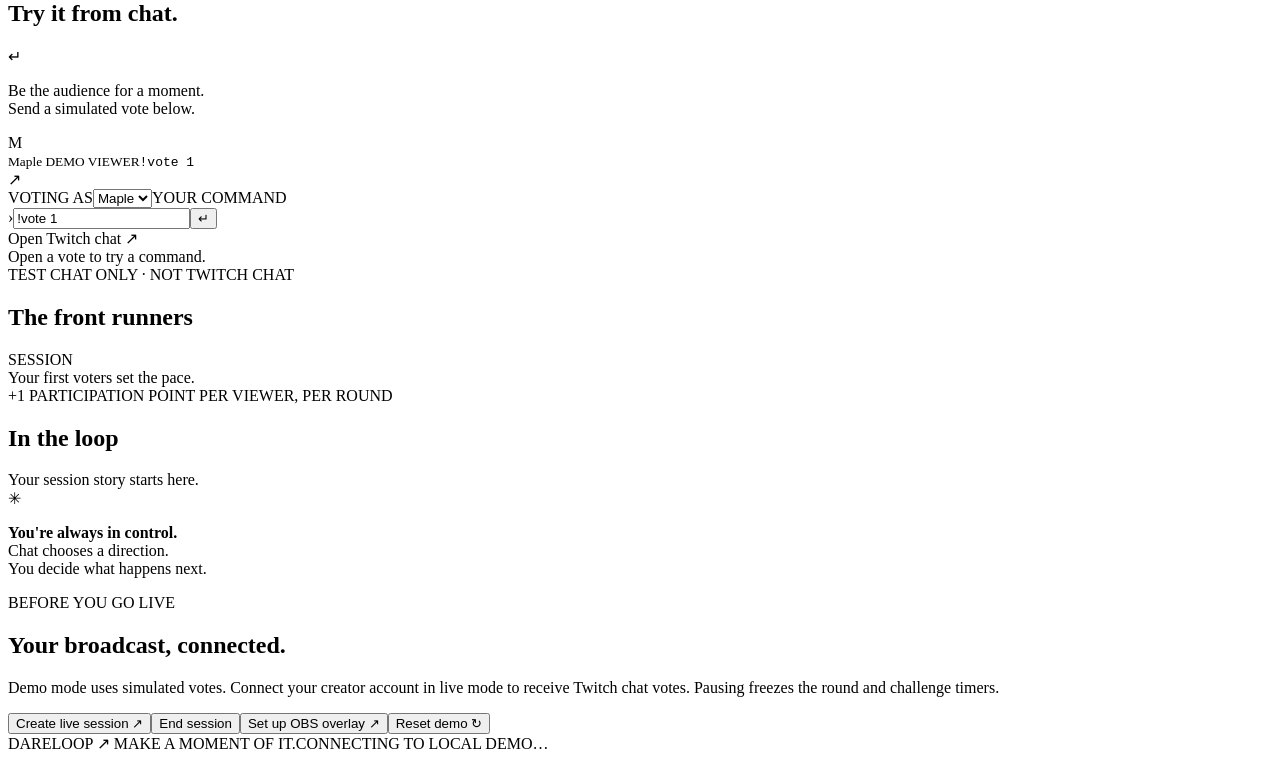
==== commit 61f74975: "Remove preset challenges and start sessions with creator-only pools" ====
--- a/apps/web/index.html
+++ b/apps/web/index.html
@@ -38,7 +38,7 @@
 <div class="arena-footnote"><span>↳ YOU APPROVE. YOU START. YOU CAN ALWAYS SKIP.</span><span class="mono">SERVER TIMED</span></div>
 </section>
 <section class="vote-stage" aria-labelledby="voting-title"><div class="section-header"><h2 id="voting-title">The audience decides<span class="count-chip" id="vote-count">0</span></h2><span class="round-state" id="round-state">STANDBY</span></div><div id="vote-options" class="vote-options"><div class="empty-options"><span>↗</span><div><b>Three possibilities. One next move.</b><small>Approve at least two challenges below to open a vote.</small></div></div></div><div class="vote-footer"><span>ONE VIEWER. ONE VOTE. CHANGE IT BEFORE THE CLOCK RUNS OUT.</span><code>!vote 1 / 2 / 3</code></div></section>
-<section class="section-block forge-section" id="forge"><div class="section-header"><div><div class="eyebrow">YOUR IDEAS, YOUR FINAL CALL</div><h2>Build the next adventure <span class="count-chip" id="challenge-total">3</span></h2></div><button class="button button-outline add-button" id="add-challenge">＋ Add challenge</button></div><div class="forge-intro"><p>Pick the possibilities. Nothing enters the vote without your say.</p><span><b id="approved-count">0</b> APPROVED</span></div><p class="selection-hint" id="selection-hint">Select 2–3 approved challenges for your next vote.</p><div class="challenge-list" id="challenge-list"><p class="empty-state">Loading your curated challenges…</p></div><div class="forge-footer"><span>⌁ A safe route, a comfortable pace, your final call.</span><button class="text-button" id="add-curated">Add a curated suggestion ↗</button></div></section>
+<section class="section-block forge-section" id="forge"><div class="section-header"><div><div class="eyebrow">YOUR IDEAS, YOUR FINAL CALL</div><h2>Build the next adventure <span class="count-chip" id="challenge-total">0</span></h2></div><button class="button button-outline add-button" id="add-challenge">＋ Add challenge</button></div><div class="forge-intro"><p>Pick the possibilities. Nothing enters the vote without your say.</p><span><b id="approved-count">0</b> APPROVED</span></div><p class="selection-hint" id="selection-hint">Select 2–3 approved challenges for your next vote.</p><div class="challenge-list" id="challenge-list"><p class="empty-state">Loading your challenges…</p></div><div class="forge-footer"><span>⌁ A safe route, a comfortable pace, your final call.</span></div></section>
 </div>
 <aside class="right-column">
 <section class="side-panel pulse-panel"><div class="panel-heading"><h2>Audience pulse</h2><span class="demo-badge compact">DEMO</span></div><div class="audience-number"><strong id="audience-votes">0</strong><span id="audience-capacity">/ 03</span><span class="pulse-glyph" aria-hidden="true">▂ ▅ ▃ ▇ ▄</span></div><p>viewers participating this round</p><div class="audience-meter"><span id="audience-meter"></span></div><div class="audience-foot"><span>MAPLE · ORBIT · PIXEL</span><span>SIMULATED</span></div></section>
